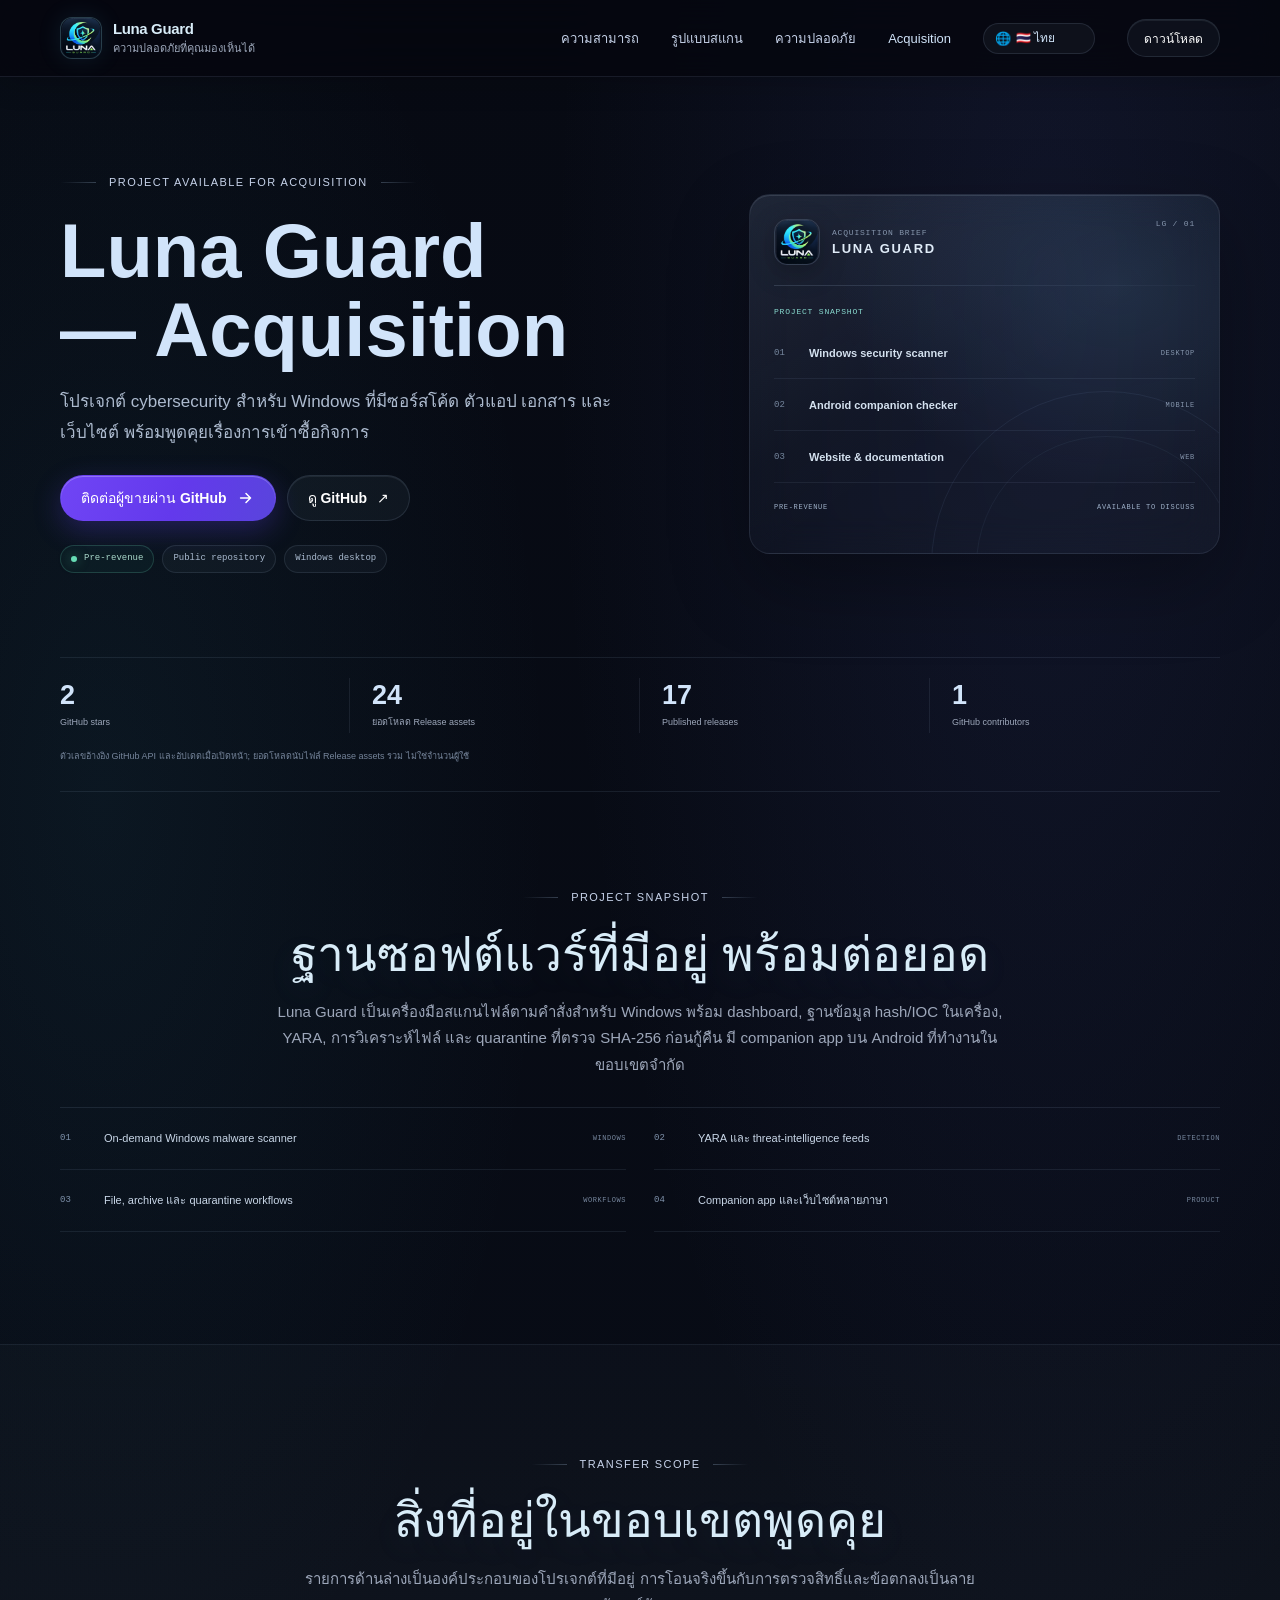
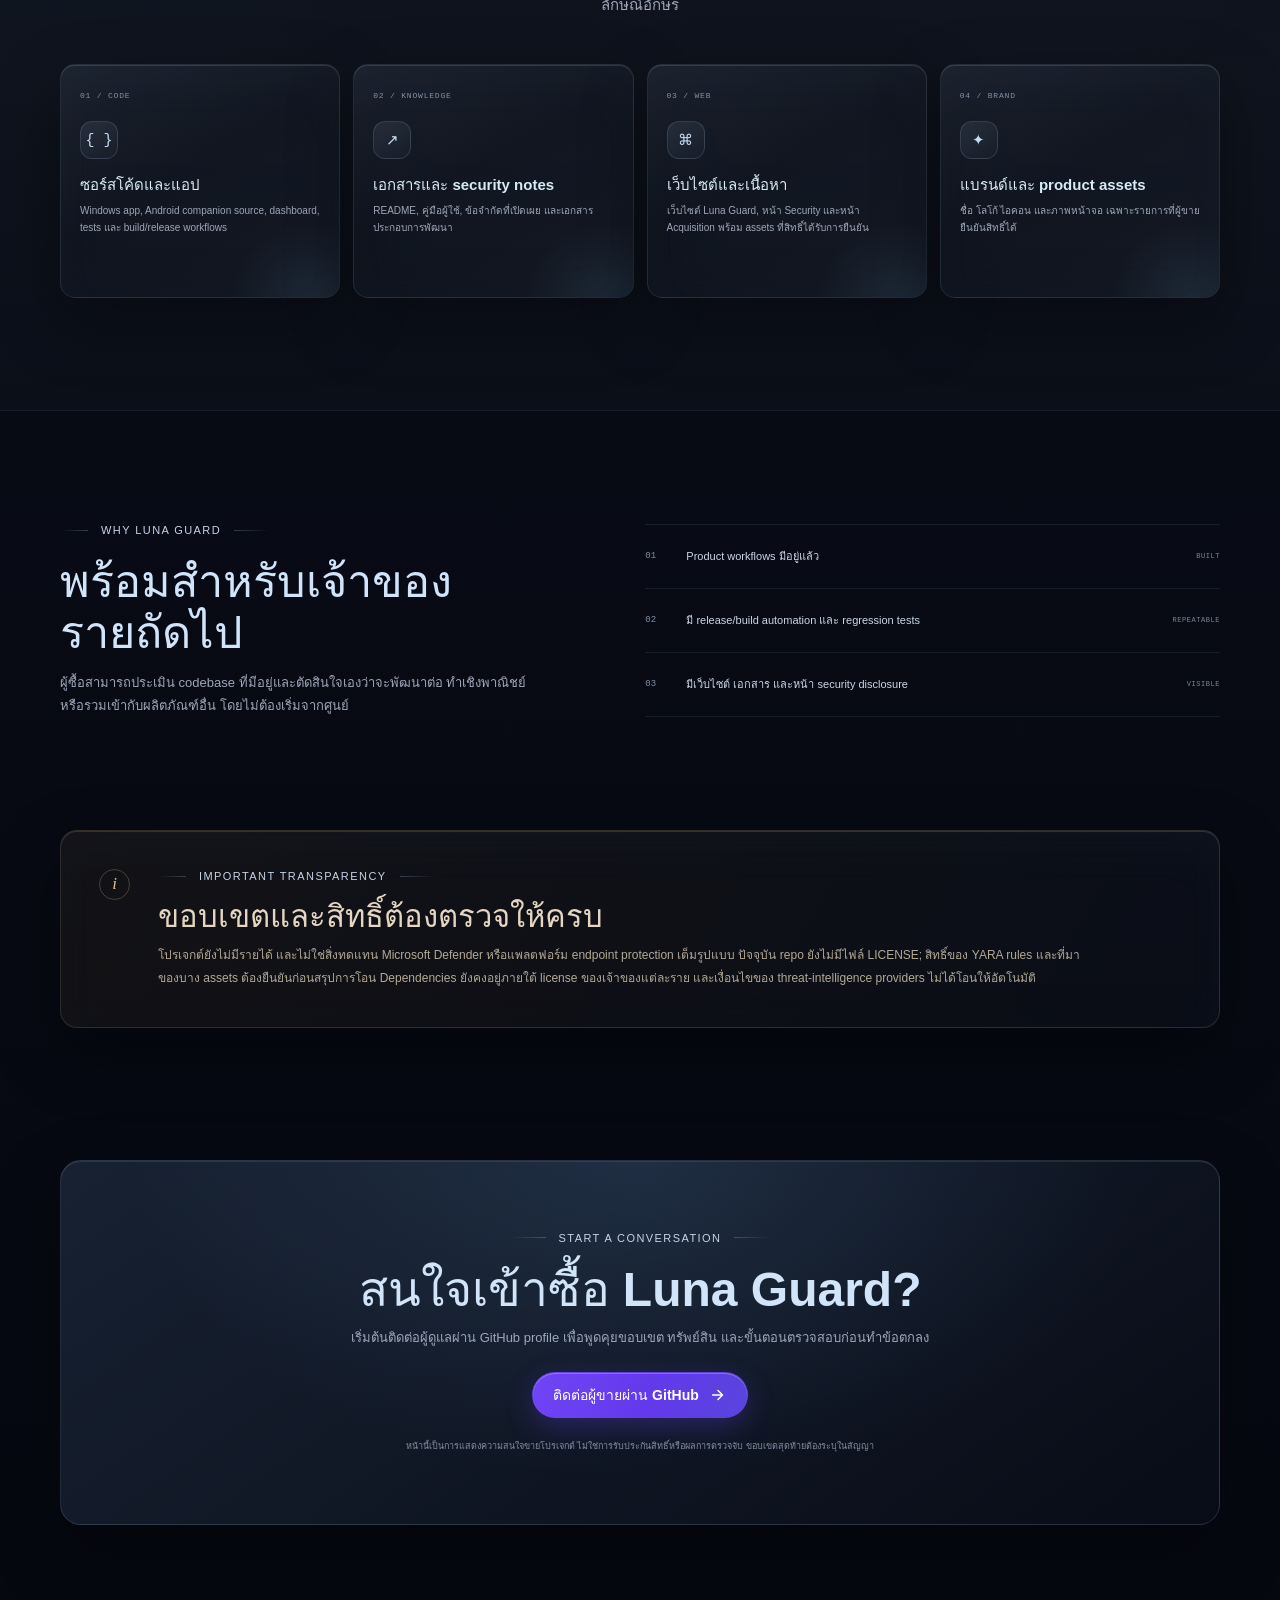
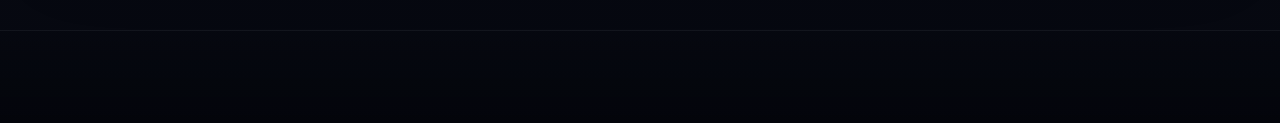
==== acquisition.html @ 6253cd0c "Acquisition" ====
<!doctype html>
<html lang="th">
<head>
  <meta charset="utf-8">
  <meta name="viewport" content="width=device-width, initial-scale=1, viewport-fit=cover">
  <meta name="theme-color" content="#05060f">
  <meta name="description" content="Luna Guard is a pre-revenue Windows cybersecurity project available for acquisition discussions. Review the project scope, public metrics, and transfer considerations.">
  <meta name="robots" content="index,follow,max-image-preview:large">
  <link rel="canonical" href="https://luna-guard-website.vercel.app/acquisition.html">
  <meta property="og:type" content="website">
  <meta property="og:site_name" content="Luna Guard">
  <meta property="og:title" content="Luna Guard — Acquisition">
  <meta property="og:description" content="A pre-revenue Windows cybersecurity project available for acquisition discussions.">
  <meta property="og:url" content="https://luna-guard-website.vercel.app/acquisition.html">
  <meta property="og:image" content="https://luna-guard-website.vercel.app/assets/luna-guard-preview.png">
  <title>Luna Guard — Acquisition</title>
  <link rel="icon" href="assets/Luna_Guard.ico" sizes="any">
  <link rel="stylesheet" href="styles.css">
  <script src="app.js" defer></script>
</head>
<body>
  <a class="skip-link" href="#main" data-i18n="skip">ข้ามไปยังเนื้อหา</a>
  <div class="ambient" aria-hidden="true"></div>
  <header class="site-header"><div class="header-inner">
    <a class="brand" href="index.html#top" aria-label="Luna Guard home"><img src="assets/Luna_Guard.png" alt="" width="44" height="44"><span class="brand-copy"><strong>Luna Guard</strong><small data-i18n="brandTag">ความปลอดภัยที่คุณมองเห็นได้</small></span></a>
    <button class="menu-toggle" type="button" aria-expanded="false" aria-controls="main-nav" data-menu-toggle><span class="sr-only" data-i18n="menu">เปิดเมนู</span><span class="menu-lines" aria-hidden="true"><i></i><i></i></span></button>
    <nav class="nav" id="main-nav" aria-label="Main navigation"><a href="index.html#features" data-i18n="navFeatures">ความสามารถ</a><a href="index.html#scans" data-i18n="navScans">รูปแบบสแกน</a><a href="security.html" data-i18n="navSecurity">ความปลอดภัย</a><a href="acquisition.html" aria-current="page" data-i18n="navAcquisition">Acquisition</a><label class="language-picker"><span class="sr-only" data-i18n="language">ภาษา</span><span class="language-emoji" aria-hidden="true">🌐</span><select data-language aria-label="Language"><option value="th">🇹🇭 ไทย</option><option value="en">🇬🇧 English</option><option value="zh">🇨🇳 简体中文</option></select></label><a class="button button-small button-outline nav-cta" href="https://github.com/Aomtana0070/Luna-Guard/releases/latest" target="_blank" rel="noopener noreferrer" data-i18n="navDownload">ดาวน์โหลด</a></nav>
  </div></header>
  <main id="main" class="acquisition-page">
    <section class="acq-hero section-wrap">
      <div class="acq-copy">
        <div class="eyebrow"><span data-i18n="acqEyebrow">PROJECT AVAILABLE FOR ACQUISITION</span></div>
        <h1 data-i18n="acqTitle">Luna Guard — Acquisition</h1>
        <p data-i18n="acqIntro">A Windows cybersecurity project with an existing codebase, application, documentation, and website, available for acquisition discussions.</p>
        <div class="acq-actions"><a class="button button-primary" href="https://github.com/Aomtana0070" target="_blank" rel="noopener noreferrer"><span data-i18n="acqContact">Contact seller on GitHub</span><svg viewBox="0 0 20 20" aria-hidden="true"><path d="M4 10h11M10 5l5 5-5 5"/></svg></a><a class="button button-ghost" href="https://github.com/Aomtana0070/Luna-Guard" target="_blank" rel="noopener noreferrer"><span data-i18n="acqGithub">View GitHub</span><span aria-hidden="true">↗</span></a></div>
        <div class="acq-status"><span><i></i><span data-i18n="acqPreRevenue">Pre-revenue</span></span><span data-i18n="acqPublicRepo">Public repository</span><span data-i18n="acqWindows">Windows desktop</span></div>
      </div>
      <aside class="acq-dossier glass-card" aria-label="Luna Guard project dossier">
        <div class="dossier-top"><img src="assets/Luna_Guard.png" alt="" width="46" height="46"><div><span>ACQUISITION BRIEF</span><b>LUNA GUARD</b></div><span class="dossier-mark">LG / 01</span></div>
        <div class="dossier-line"></div>
        <p class="dossier-label" data-i18n="acqSnapshot">PROJECT SNAPSHOT</p>
        <div class="dossier-row"><span>01</span><b>Windows security scanner</b><i>DESKTOP</i></div>
        <div class="dossier-row"><span>02</span><b>Android companion checker</b><i>MOBILE</i></div>
        <div class="dossier-row"><span>03</span><b>Website & documentation</b><i>WEB</i></div>
        <div class="dossier-bottom"><span>PRE-REVENUE</span><span>AVAILABLE TO DISCUSS</span></div>
        <span class="dossier-orbit dossier-orbit-one" aria-hidden="true"></span><span class="dossier-orbit dossier-orbit-two" aria-hidden="true"></span>
      </aside>
    </section>

    <section class="acq-stats section-wrap" aria-label="Public project metrics">
      <div class="acq-metric"><b data-stat="stars">2</b><span data-i18n="statsStars">GitHub stars</span></div>
      <div class="acq-metric"><b data-stat="downloads">24</b><span data-i18n="statsDownloads">Release asset downloads</span></div>
      <div class="acq-metric"><b data-stat="releases">17</b><span data-i18n="statsReleases">Published releases</span></div>
      <div class="acq-metric"><b data-stat="contributors">1</b><span data-i18n="statsContributors">GitHub contributors</span></div>
      <p data-i18n="statsNote">Counts come from the GitHub API and refresh when the page loads. Asset downloads include all release files and are not unique users.</p>
    </section>

    <section class="section section-wrap acq-overview">
      <div class="section-heading"><div class="eyebrow"><span data-i18n="acqSnapshot">PROJECT SNAPSHOT</span></div><h2 data-i18n="acqOverviewTitle">An existing codebase to build on</h2><p data-i18n="acqOverviewBody">Luna Guard is an on-demand Windows file scanner with a dashboard, local hash/IOC database, YARA, file analysis, and quarantine that verifies SHA-256 before restore. A limited-scope Android companion app is also available.</p></div>
      <div class="acq-capabilities"><div><span>01</span><b data-i18n="acqOverviewFeature1">On-demand Windows malware scanner</b><i>WINDOWS</i></div><div><span>02</span><b data-i18n="acqOverviewFeature2">YARA and threat-intelligence feeds</b><i>DETECTION</i></div><div><span>03</span><b data-i18n="acqOverviewFeature3">File, archive, and quarantine workflows</b><i>WORKFLOWS</i></div><div><span>04</span><b data-i18n="acqOverviewFeature4">Companion app and multilingual website</b><i>PRODUCT</i></div></div>
    </section>

    <section class="section acq-included-section"><div class="section-wrap">
      <div class="section-heading"><div class="eyebrow"><span data-i18n="acqIncludedEyebrow">TRANSFER SCOPE</span></div><h2 data-i18n="acqIncludedTitle">Assets in scope for discussion</h2><p data-i18n="acqIncludedIntro">These are existing project components. Any transfer depends on rights verification and a written agreement.</p></div>
      <div class="acq-included-grid">
        <article class="acq-asset glass-card"><span class="asset-number">01 / CODE</span><div class="asset-icon">{ }</div><h3 data-i18n="acqItemCode">Source code and apps</h3><p data-i18n="acqItemCodeBody">Windows app, Android companion source, dashboard, tests, and build/release workflows</p></article>
        <article class="acq-asset glass-card"><span class="asset-number">02 / KNOWLEDGE</span><div class="asset-icon">↗</div><h3 data-i18n="acqItemDocs">Documentation and security notes</h3><p data-i18n="acqItemDocsBody">README, user guidance, published limitations, and development references</p></article>
        <article class="acq-asset glass-card"><span class="asset-number">03 / WEB</span><div class="asset-icon">⌘</div><h3 data-i18n="acqItemWeb">Website and content</h3><p data-i18n="acqItemWebBody">Luna Guard website, Security and Acquisition pages, and assets whose rights are verified</p></article>
        <article class="acq-asset glass-card"><span class="asset-number">04 / BRAND</span><div class="asset-icon">✦</div><h3 data-i18n="acqItemBrand">Brand and product assets</h3><p data-i18n="acqItemBrandBody">Name, logo, icons, and screenshots, subject to the seller confirming rights</p></article>
      </div>
    </div></section>

    <section class="section section-wrap acq-why">
      <div class="acq-why-copy"><div class="eyebrow eyebrow-left"><span data-i18n="acqWhyEyebrow">WHY LUNA GUARD</span></div><h2 data-i18n="acqWhyTitle">A foundation for its next owner</h2><p data-i18n="acqWhyBody">A buyer can evaluate the existing codebase and decide whether to continue development, commercialize it, or integrate it into another product.</p></div>
      <div class="acq-reasons"><div><span>01</span><b data-i18n="acqWhy1">Existing product workflows</b><i>BUILT</i></div><div><span>02</span><b data-i18n="acqWhy2">Release automation and regression tests</b><i>REPEATABLE</i></div><div><span>03</span><b data-i18n="acqWhy3">Website, documentation, and security disclosure page</b><i>VISIBLE</i></div></div>
    </section>

    <section class="section section-wrap acq-transparency"><div class="acq-transparency-card glass-card"><span class="transparency-icon">i</span><div><div class="eyebrow eyebrow-left"><span data-i18n="acqTransparencyEyebrow">IMPORTANT TRANSPARENCY</span></div><h2 data-i18n="acqTransparencyTitle">Scope and rights need verification</h2><p data-i18n="acqTransparencyBody">The project is pre-revenue and is not a replacement for Microsoft Defender or a full endpoint protection platform. The repositories currently have no LICENSE file; YARA rule licensing and the provenance of some assets need confirmation before transfer. Dependencies remain under their respective owners’ licenses, and threat-intelligence provider terms do not transfer automatically.</p></div></div></section>

    <section class="section section-wrap acq-contact"><div class="acq-contact-card"><div class="eyebrow"><span>START A CONVERSATION</span></div><h2 data-i18n="acqContactTitle">Interested in acquiring Luna Guard?</h2><p data-i18n="acqContactBody">Contact the maintainer through the GitHub profile to discuss scope, assets, and due diligence before an agreement.</p><a class="button button-primary" href="https://github.com/Aomtana0070" target="_blank" rel="noopener noreferrer"><span data-i18n="acqContact">Contact seller on GitHub</span><svg viewBox="0 0 20 20" aria-hidden="true"><path d="M4 10h11M10 5l5 5-5 5"/></svg></a><small data-i18n="acqScopeNote">This page expresses availability for acquisition discussions. It does not warrant rights or detection results; final scope must be stated in a written agreement.</small></div></section>
  </main>
  <footer class="site-footer"><div class="footer-inner"><a class="footer-brand" href="index.html#top"><img src="assets/Luna_Guard.png" alt="" width="32" height="32"><b>Luna Guard</b></a><p data-i18n="footerDisclaimer">On-demand scanner. Not real-time antivirus software.</p><div class="footer-links"><a href="https://github.com/Aomtana0070/Luna-Guard" target="_blank" rel="noopener noreferrer">GitHub</a><a href="index.html" data-i18n="navFeatures">Home</a><a href="security.html" data-i18n="navSecurity">Security</a><a href="acquisition.html" aria-current="page" data-i18n="navAcquisition">Acquisition</a></div><span class="copyright">© <span data-year></span> Luna Guard</span></div></footer>
</body>
</html>
---- styles.css ----
:root {
  color-scheme: dark;
  --canvas: #05060f;
  --canvas-2: #080b14;
  --steel: #2f343e;
  --fog: #9da7ba;
  --moon: #c7d3ea;
  --frost: #d1e4fa;
  --ice: #d8ecf8;
  --white: #fff;
  --violet: #663af3;
  --line: rgba(186, 215, 247, .12);
  --glass: rgba(186, 214, 247, .035);
  --glass-strong: rgba(186, 214, 247, .065);
  --font: Inter, ui-sans-serif, system-ui, -apple-system, BlinkMacSystemFont, "Segoe UI", sans-serif;
  --display: "Space Grotesk", Inter, ui-sans-serif, system-ui, sans-serif;
  --content: 1160px;
  font-family: var(--font);
  font-synthesis: none;
  text-rendering: optimizeLegibility;
  -webkit-font-smoothing: antialiased;
  -moz-osx-font-smoothing: grayscale;
  scroll-behavior: smooth;
}

*, *::before, *::after { box-sizing: border-box; }
html { width: 100%; min-width: 0; max-width: 100%; overflow-x: clip; overscroll-behavior-x: none; background: var(--canvas); scroll-padding-top: 100px; }
body { width: 100%; min-width: 0; max-width: 100%; margin: 0; min-height: 100vh; background: radial-gradient(ellipse at 50% -10%, rgba(99, 128, 176, .14), transparent 38rem), linear-gradient(180deg, #070a12 0%, var(--canvas) 58%, #070911 100%); color: var(--frost); overflow-x: clip; overscroll-behavior-x: none; }
body::before { position: fixed; inset: 0; z-index: -1; content: ""; pointer-events: none; background-image: linear-gradient(rgba(186,215,247,.035) 1px, transparent 1px), linear-gradient(90deg, rgba(186,215,247,.035) 1px, transparent 1px); background-size: 88px 88px; mask-image: linear-gradient(to bottom, rgba(0,0,0,.7), transparent 80%); }
a { color: inherit; text-decoration: none; }
button, select { font: inherit; }
button, a, select { -webkit-tap-highlight-color: transparent; }
::selection { color: #fff; background: rgba(102,58,243,.68); }
.sr-only { position: absolute; width: 1px; height: 1px; padding: 0; margin: -1px; overflow: hidden; clip: rect(0,0,0,0); white-space: nowrap; border: 0; }
.skip-link { position: fixed; top: 12px; left: 12px; z-index: 20; padding: 10px 16px; border: 1px solid var(--line); border-radius: 999px; background: #101521; transform: translateY(-160%); }
.skip-link:focus { transform: translateY(0); }
.ambient { position: absolute; z-index: -1; top: -16rem; left: 50%; width: min(72rem, 100vw); height: 46rem; transform: translateX(-50%); background: conic-gradient(from 258deg at 50% 30%, transparent 0deg, rgba(124,145,182,.12) 24deg, rgba(124,145,182,.2) 42deg, transparent 72deg, transparent 288deg, rgba(124,145,182,.12) 318deg, transparent 344deg); filter: blur(45px); pointer-events: none; }
.section-wrap, .header-inner, .footer-inner { width: min(var(--content), calc(100% - 56px)); margin-inline: auto; }

.site-header { position: sticky; top: 0; z-index: 10; border-bottom: 1px solid rgba(186,215,247,.075); background: rgba(5,6,15,.76); backdrop-filter: blur(20px); -webkit-backdrop-filter: blur(20px); }
.header-inner { min-height: 76px; display: flex; align-items: center; justify-content: space-between; gap: 28px; }
.brand, .footer-brand { display: inline-flex; align-items: center; gap: 11px; min-width: max-content; }
.brand img, .footer-brand img, .window-brand img { display: block; object-fit: contain; border-radius: 12px; }
.brand img { width: 42px; height: 42px; }
.brand-copy { display: grid; gap: 2px; }
.brand-copy strong { color: var(--ice); font-size: 15px; letter-spacing: -.025em; font-weight: 650; }
.brand-copy small { color: var(--fog); font-size: 11px; }
.nav { display: flex; align-items: center; gap: clamp(14px, 2.5vw, 32px); }
.nav > a:not(.button) { color: var(--moon); font-size: 13px; transition: color .2s ease; }
.nav > a:not(.button):hover, .footer-links a:hover { color: var(--ice); }
.language-picker { display: inline-flex; align-items: center; gap: 5px; position: relative; padding: 8px 12px; border-radius: 999px; background: rgba(186,214,247,.045); box-shadow: inset 0 0 0 1px var(--line); }
.language-picker:focus-within { box-shadow: inset 0 0 0 1px rgba(186,215,247,.35), 0 0 0 3px rgba(182,217,252,.1); }
.language-picker select { max-width: 112px; appearance: none; border: 0; outline: 0; color: var(--frost); background: transparent; font-size: 12px; cursor: pointer; }
.language-picker option { color: var(--ice); background: #111622; }
.language-emoji { font-size: 13px; }
.button { display: inline-flex; align-items: center; justify-content: center; gap: 10px; min-height: 46px; padding: 11px 20px; border: 1px solid transparent; border-radius: 999px; color: var(--white); font-size: 14px; font-weight: 550; transition: transform .2s ease, background .2s ease, box-shadow .2s ease, border-color .2s ease; }
.button:hover { transform: translateY(-2px); }
.button:focus-visible, a:focus-visible, select:focus-visible, button:focus-visible { outline: 2px solid var(--ice); outline-offset: 3px; }
.button svg { width: 18px; height: 18px; fill: none; stroke: currentColor; stroke-width: 1.7; stroke-linecap: round; stroke-linejoin: round; }
.button-primary { background: var(--violet); box-shadow: 0 7px 24px rgba(102,58,243,.24), inset 0 1px rgba(255,255,255,.2); }
.button-primary:hover { background: #7653f5; box-shadow: 0 9px 32px rgba(102,58,243,.34), inset 0 1px rgba(255,255,255,.24); }
.button-ghost, .button-outline { border-color: var(--line); background: rgba(186,214,247,.045); box-shadow: inset 0 1px rgba(216,236,248,.08); }
.button-ghost:hover, .button-outline:hover { border-color: rgba(186,215,247,.25); background: rgba(186,214,247,.09); }
.button-small { min-height: 38px; padding: 8px 16px; font-size: 12px; }
.menu-toggle { display: none; width: 42px; height: 42px; border: 1px solid var(--line); border-radius: 50%; color: var(--frost); background: var(--glass); cursor: pointer; }
.menu-lines { display: grid; gap: 5px; justify-content: center; }
.menu-lines i { display: block; width: 16px; height: 1px; background: currentColor; transition: transform .2s; }
.menu-toggle[aria-expanded="true"] .menu-lines i:first-child { transform: translateY(3px) rotate(45deg); }
.menu-toggle[aria-expanded="true"] .menu-lines i:last-child { transform: translateY(-3px) rotate(-45deg); }

.hero { min-height: 670px; position: relative; display: grid; grid-template-columns: 1.02fr .98fr; align-items: center; gap: clamp(24px, 5vw, 76px); padding-top: 68px; padding-bottom: 76px; }
.hero-copy { position: relative; z-index: 2; padding-block: 36px; }
.eyebrow { display: flex; align-items: center; gap: 13px; width: fit-content; color: var(--moon); font-size: 11px; font-weight: 500; letter-spacing: .13em; line-height: 1.3; }
.eyebrow::before, .eyebrow::after { content: ""; width: 36px; height: 1px; background: linear-gradient(90deg, transparent, rgba(186,215,247,.25)); }
.eyebrow::after { transform: rotate(180deg); }
.hero h1 { max-width: 630px; margin: 26px 0 18px; color: var(--ice); font-family: var(--display); font-size: clamp(56px, 7.3vw, 91px); font-weight: 500; letter-spacing: -.075em; line-height: .99; }
.gradient-text { color: transparent; background: linear-gradient(180deg, #d8ecf8 0%, #98c0ef 100%); background-clip: text; -webkit-background-clip: text; }
.hero-description { max-width: 480px; margin: 0; color: var(--moon); font-size: 17px; line-height: 1.75; }
.hero-actions { display: flex; flex-wrap: wrap; gap: 12px; margin-top: 28px; }
.hero-note { display: flex; align-items: center; gap: 9px; margin-top: 24px; color: var(--fog); font-size: 11px; line-height: 1.5; }
.status-dot, .window-pill i, .foot-dot { width: 7px; height: 7px; flex: 0 0 auto; border-radius: 50%; background: #8ab8e9; box-shadow: 0 0 12px rgba(138,184,233,.55); }
.hero-art { position: relative; min-height: 500px; display: grid; place-items: center; isolation: isolate; }
.art-glow { position: absolute; z-index: -2; width: 70%; aspect-ratio: 1; border-radius: 50%; background: radial-gradient(circle, rgba(116,153,208,.21) 0%, rgba(99,111,168,.08) 42%, transparent 70%); filter: blur(18px); }
.orbit { position: absolute; z-index: -1; border: 1px solid rgba(186,215,247,.09); border-radius: 50%; transform: rotate(-25deg); }
.orbit-one { width: 510px; height: 245px; }
.orbit-two { width: 440px; height: 300px; transform: rotate(48deg); border-color: rgba(186,215,247,.055); }
.scan-window { position: relative; z-index: 1; width: min(100%, 475px); padding: 23px; border-radius: 18px; transform: perspective(1200px) rotateY(-5deg) rotateX(2deg); }
.glass-card { border: 1px solid rgba(186,215,247,.11); background: linear-gradient(150deg, rgba(186,214,247,.075), rgba(186,214,247,.023) 44%, rgba(186,214,247,.04)); box-shadow: inset 0 1px rgba(216,236,248,.14), inset 0 24px 48px rgba(168,216,245,.025), 0 24px 64px rgba(0,0,0,.38); backdrop-filter: blur(18px); -webkit-backdrop-filter: blur(18px); }
.window-top, .window-brand, .window-pill, .window-foot, .window-foot > span { display: flex; align-items: center; }
.window-top { justify-content: space-between; padding-bottom: 19px; border-bottom: 1px solid rgba(186,215,247,.1); }
.window-brand { gap: 9px; color: var(--moon); font-family: var(--display); font-size: 10px; font-weight: 650; letter-spacing: .11em; }
.window-brand img { width: 28px; height: 28px; }
.window-pill { gap: 7px; padding: 6px 9px; border: 1px solid rgba(186,215,247,.12); border-radius: 999px; color: var(--fog); font-size: 8px; letter-spacing: .12em; }
.window-pill i { width: 5px; height: 5px; }
.scan-heading { display: flex; align-items: center; justify-content: space-between; padding: 24px 0 16px; }
.micro-label { color: var(--fog); font-family: ui-monospace, SFMono-Regular, Menlo, monospace; font-size: 9px; letter-spacing: .12em; }
.scan-heading h2 { margin: 8px 0 0; color: var(--ice); font-size: 19px; font-weight: 550; letter-spacing: -.03em; }
.shield-mark { display: grid; place-items: center; width: 46px; height: 46px; border: 1px solid rgba(186,215,247,.16); border-radius: 15px; background: rgba(186,214,247,.05); }
.shield-mark svg { width: 28px; height: 28px; fill: none; stroke: #b6d9fc; stroke-width: 1.4; stroke-linecap: round; stroke-linejoin: round; }
.pipeline { display: grid; gap: 8px; }
.pipeline-row { display: grid; grid-template-columns: 24px 34px minmax(0,1fr) auto; align-items: center; gap: 10px; min-height: 58px; padding: 8px 10px; border: 1px solid rgba(186,215,247,.07); border-radius: 11px; background: rgba(5,6,15,.3); }
.step-number { color: #778499; font-family: ui-monospace, monospace; font-size: 9px; }
.step-icon { display: grid; place-items: center; width: 30px; height: 30px; border-radius: 9px; color: var(--frost); background: rgba(186,214,247,.07); font-size: 17px; font-weight: 500; }
.step-icon svg { width: 17px; height: 17px; fill: none; stroke: currentColor; stroke-width: 1.5; stroke-linecap: round; stroke-linejoin: round; }
.step-text { display: grid; gap: 3px; min-width: 0; }
.step-text b { overflow: hidden; color: var(--moon); font-size: 11px; font-weight: 550; text-overflow: ellipsis; white-space: nowrap; }
.step-text small { overflow: hidden; color: var(--fog); font-size: 9px; text-overflow: ellipsis; white-space: nowrap; }
.step-state { color: #9ebce0; font-family: ui-monospace, monospace; font-size: 8px; letter-spacing: .06em; }
.window-foot { justify-content: space-between; gap: 12px; margin-top: 17px; color: var(--fog); font-size: 9px; }
.window-foot > span { gap: 7px; }
.foot-dot { width: 6px; height: 6px; }
.demo-label { letter-spacing: .1em; }
.float-chip { position: absolute; z-index: 2; display: flex; align-items: center; gap: 10px; padding: 11px 14px; border: 1px solid rgba(186,215,247,.13); border-radius: 13px; background: rgba(9,12,22,.86); box-shadow: inset 0 1px rgba(216,236,248,.1), 0 14px 28px rgba(0,0,0,.3); backdrop-filter: blur(16px); }
.float-chip span:last-child { display: grid; gap: 3px; }
.float-chip small { color: var(--fog); font-family: ui-monospace, monospace; font-size: 8px; letter-spacing: .1em; }
.float-chip b { color: var(--moon); font-size: 10px; font-weight: 550; }
.chip-symbol { display: grid; place-items: center; width: 30px; height: 30px; border-radius: 9px; color: var(--ice); background: rgba(186,214,247,.08); font-size: 17px; }
.chip-outline { border: 1px solid rgba(186,215,247,.14); background: transparent; }
.chip-top { top: 9%; right: -1%; }
.chip-bottom { bottom: 9%; left: -2%; }
.hero-grid-fade { position: absolute; z-index: -1; right: -10%; bottom: 0; width: 65%; height: 35%; background: radial-gradient(ellipse, rgba(5,6,15,0), var(--canvas) 72%); pointer-events: none; }

.trust-strip { border-block: 1px solid rgba(186,215,247,.075); background: rgba(186,214,247,.018); }
.trust-inner { width: min(var(--content), calc(100% - 56px)); min-height: 76px; display: flex; align-items: center; justify-content: center; flex-wrap: wrap; gap: 17px 24px; margin-inline: auto; color: var(--moon); font-size: 12px; }
.trust-inner > span { color: var(--fog); }
.trust-inner b { font-weight: 500; }
.trust-inner i { width: 3px; height: 3px; border-radius: 50%; background: #66758b; }
.section { padding-block: 112px; }
.section-heading { max-width: 760px; margin: 0 auto 46px; text-align: center; }
.section-heading .eyebrow { margin-inline: auto; }
.section-heading h2, .privacy-copy h2, .limits-content h2, .community-content h2 { margin: 19px 0 14px; color: var(--ice); font-family: var(--display); font-size: clamp(32px, 4vw, 48px); font-weight: 500; letter-spacing: -.055em; line-height: 1.12; }
.section-heading p, .privacy-copy > p, .community-content > p { max-width: 670px; margin: 0 auto; color: var(--fog); font-size: 15px; line-height: 1.75; }
.mobile-break { display: none; }
.feature-grid { display: grid; grid-template-columns: repeat(4, minmax(0,1fr)); gap: 14px; }
.feature-card { position: relative; min-height: 276px; padding: 22px; border-radius: 16px; overflow: hidden; transition: transform .25s ease, border-color .25s ease, background .25s ease; }
.feature-card::after { position: absolute; right: -65px; bottom: -90px; width: 180px; height: 180px; border-radius: 50%; content: ""; background: radial-gradient(circle, rgba(168,216,245,.07), transparent 68%); }
.feature-card:hover, .scan-card:hover { transform: translateY(-4px); border-color: rgba(186,215,247,.2); background-color: rgba(186,214,247,.045); }
.feature-icon { display: grid; place-items: center; width: 46px; height: 46px; margin-bottom: 25px; border: 1px solid rgba(186,215,247,.12); border-radius: 50%; color: var(--ice); background: rgba(186,214,247,.055); }
.feature-icon svg { width: 21px; height: 21px; fill: none; stroke: currentColor; stroke-width: 1.5; stroke-linecap: round; stroke-linejoin: round; }
.feature-index { color: #8190a7; font-family: ui-monospace, monospace; font-size: 8px; letter-spacing: .09em; }
.feature-card h3, .scan-card h3 { margin: 10px 0 8px; color: var(--ice); font-size: 17px; font-weight: 550; letter-spacing: -.03em; }
.feature-card p, .scan-card p { margin: 0; color: var(--fog); font-size: 12px; line-height: 1.75; }
.feature-meta { display: flex; flex-wrap: wrap; gap: 6px; margin-top: 17px; }
.feature-meta span, .scan-tag { padding: 5px 8px; border: 1px solid rgba(186,215,247,.09); border-radius: 6px; color: #b6c9e2; background: rgba(186,214,247,.055); font-family: ui-monospace, monospace; font-size: 8px; letter-spacing: .04em; }

.scan-section { position: relative; border-block: 1px solid rgba(186,215,247,.075); background: linear-gradient(180deg, rgba(186,214,247,.018), rgba(186,214,247,.035) 50%, rgba(186,214,247,.018)); }
.scan-grid { display: grid; grid-template-columns: repeat(3, minmax(0,1fr)); gap: 14px; }
.scan-card { min-height: 270px; padding: 23px; border-radius: 16px; transition: transform .25s ease, border-color .25s ease; }
.scan-card-featured { border-color: rgba(186,215,247,.2); background: linear-gradient(145deg, rgba(186,214,247,.085), rgba(186,214,247,.025)); box-shadow: inset 0 1px rgba(216,236,248,.17), 0 20px 50px rgba(0,0,0,.24); }
.scan-card-top { display: flex; align-items: center; justify-content: space-between; }
.scan-number { color: #8b99ad; font-family: ui-monospace, monospace; font-size: 11px; }
.scan-tag { color: #c6d7ed; font-size: 8px; }
.scan-card h3 { margin-top: 27px; font-family: var(--display); font-size: 21px; }
.scan-card p { min-height: 66px; font-size: 12px; }
.scan-card ul { display: grid; gap: 8px; margin: 16px 0 0; padding: 14px 0 0; border-top: 1px solid rgba(186,215,247,.09); list-style: none; }
.scan-card li { position: relative; padding-left: 15px; color: var(--moon); font-size: 10px; line-height: 1.55; }
.scan-card li::before { position: absolute; left: 0; top: .55em; width: 5px; height: 5px; border-radius: 50%; content: ""; background: #99bce7; box-shadow: 0 0 8px rgba(153,188,231,.4); }
.scan-footnote { display: flex; align-items: flex-start; gap: 10px; max-width: 850px; margin: 22px auto 0; padding: 14px 16px; border: 1px solid rgba(186,215,247,.075); border-radius: 11px; color: var(--fog); background: rgba(5,6,15,.28); font-size: 11px; line-height: 1.65; }
.info-mark { display: grid; place-items: center; flex: 0 0 auto; width: 17px; height: 17px; margin-top: 1px; border: 1px solid rgba(186,215,247,.2); border-radius: 50%; color: var(--frost); font-family: Georgia, serif; font-size: 11px; font-style: italic; }
.scan-footnote a { flex: 0 0 auto; color: var(--frost); text-decoration: underline; text-decoration-color: rgba(186,215,247,.3); text-underline-offset: 3px; }

.privacy-section { display: grid; grid-template-columns: 1fr .82fr; align-items: center; gap: clamp(40px, 10vw, 132px); }
.privacy-copy .eyebrow, .limits-content .eyebrow, .community-content .eyebrow { margin: 0; }
.eyebrow-left::before { width: 28px; }
.privacy-copy h2 { margin-top: 24px; font-size: clamp(36px, 4.6vw, 56px); }
.privacy-copy > p { max-width: 510px; margin: 0; font-size: 14px; }
.text-link { display: inline-flex; align-items: center; gap: 10px; margin-top: 24px; color: var(--frost); font-size: 12px; font-weight: 500; }
.text-link svg { width: 16px; height: 16px; fill: none; stroke: currentColor; stroke-width: 1.6; stroke-linecap: round; stroke-linejoin: round; transition: transform .2s ease; }
.text-link:hover svg { transform: translateX(4px); }
.privacy-visual { position: relative; min-height: 340px; display: grid; align-content: center; justify-items: center; padding: 34px; border-radius: 18px; overflow: hidden; }
.privacy-visual::before { position: absolute; top: -100px; left: 50%; width: 360px; height: 280px; transform: translateX(-50%); border-radius: 50%; content: ""; background: radial-gradient(circle, rgba(129,160,206,.14), transparent 70%); }
.privacy-orb { position: relative; display: grid; place-items: center; width: 116px; height: 116px; border: 1px solid rgba(186,215,247,.18); border-radius: 50%; background: linear-gradient(145deg, rgba(186,214,247,.1), rgba(186,214,247,.02)); box-shadow: inset 0 1px rgba(216,236,248,.18), 0 0 46px rgba(99,145,202,.14); }
.privacy-orb svg { width: 64px; height: 64px; fill: none; stroke: #c6def4; stroke-width: 1.4; stroke-linecap: round; stroke-linejoin: round; }
.privacy-facts { z-index: 1; width: 100%; display: grid; gap: 0; margin-top: 26px; }
.privacy-facts div { display: grid; grid-template-columns: 9px 1fr auto; align-items: center; gap: 9px; padding: 11px 0; border-top: 1px solid rgba(186,215,247,.075); color: var(--moon); font-size: 10px; }
.fact-dot { width: 5px; height: 5px; border-radius: 50%; background: #a7c5e7; }
.privacy-facts b { color: var(--fog); font-family: ui-monospace, monospace; font-size: 7px; font-weight: 400; letter-spacing: .08em; }
.privacy-caption { position: absolute; top: 18px; right: 19px; color: #8290a3; font-family: ui-monospace, monospace; font-size: 8px; letter-spacing: .1em; }

.limits-section { padding-top: 20px; }
.limits-panel { display: grid; grid-template-columns: 76px 1fr; gap: 26px; padding: clamp(24px, 5vw, 52px); border-radius: 20px; }
.limits-icon { display: grid; place-items: center; width: 58px; height: 58px; border: 1px solid rgba(186,215,247,.14); border-radius: 17px; color: var(--ice); background: rgba(186,214,247,.06); }
.limits-icon svg { width: 27px; height: 27px; fill: none; stroke: currentColor; stroke-width: 1.4; stroke-linecap: round; stroke-linejoin: round; }
.limits-content h2 { margin: 16px 0 9px; font-size: clamp(27px, 3.4vw, 38px); }
.limits-content > p { margin: 0; color: var(--fog); font-size: 13px; line-height: 1.7; }
.limit-list { display: grid; grid-template-columns: repeat(2,minmax(0,1fr)); gap: 0 26px; margin-top: 24px; border-top: 1px solid rgba(186,215,247,.09); }
.limit-list > div { display: grid; grid-template-columns: 25px 1fr; gap: 10px; padding: 16px 0; border-bottom: 1px solid rgba(186,215,247,.075); }
.limit-bullet { color: #8fa4be; font-family: ui-monospace, monospace; font-size: 9px; }
.limit-list p { margin: 0; color: var(--moon); font-size: 11px; line-height: 1.65; }
.limits-content > .text-link { margin-top: 20px; }

.community-section { padding-top: 84px; padding-bottom: 112px; }
.community-card { position: relative; min-height: 292px; display: flex; align-items: center; justify-content: space-between; gap: 24px; padding: clamp(28px, 6vw, 58px); border-radius: 20px; overflow: hidden; }
.community-card::before { position: absolute; top: -180px; right: -60px; width: 470px; height: 400px; border-radius: 50%; content: ""; background: radial-gradient(circle, rgba(124,145,182,.15), transparent 70%); }
.community-content { position: relative; z-index: 1; max-width: 620px; }
.community-content h2 { margin-top: 16px; font-size: clamp(29px, 3.8vw, 43px); }
.community-content > p { max-width: none; margin: 0; font-size: 13px; }
.community-actions { display: flex; flex-wrap: wrap; gap: 11px; margin-top: 22px; }
.discord-mark { display: grid; place-items: center; width: 20px; height: 20px; border-radius: 50%; color: #d8ecf8; background: rgba(186,214,247,.12); font-size: 15px; }
.community-mark { position: relative; z-index: 1; flex: 0 0 190px; display: grid; place-items: center; width: 190px; height: 190px; }
.community-mark img { position: relative; z-index: 1; width: 132px; height: 132px; object-fit: contain; filter: drop-shadow(0 12px 30px rgba(0,0,0,.34)); }
.mark-ring { position: absolute; inset: 9px; border: 1px solid rgba(186,215,247,.12); border-radius: 50%; }
.ring-b { inset: 27px; border-color: rgba(186,215,247,.07); }
.site-footer { border-top: 1px solid rgba(186,215,247,.08); background: rgba(3,4,10,.45); }
.footer-inner { min-height: 92px; display: flex; align-items: center; gap: 22px; padding-block: 18px; }
.footer-brand { gap: 8px; color: var(--moon); font-size: 12px; }
.footer-brand img { width: 28px; height: 28px; border-radius: 8px; }
.footer-inner > p { max-width: 340px; margin: 0 auto 0 0; color: var(--fog); font-size: 10px; line-height: 1.5; }
.footer-links { display: flex; flex-wrap: wrap; gap: 15px; color: var(--moon); font-size: 10px; }
.copyright { color: #778499; font-size: 9px; white-space: nowrap; }

@media (max-width: 980px) {
  :root { --content: 760px; }
  .section-wrap, .header-inner, .footer-inner, .trust-inner { width: min(var(--content), calc(100% - 40px)); }
  .hero { min-height: 590px; grid-template-columns: 1fr .92fr; gap: 16px; padding-top: 44px; }
  .hero h1 { font-size: clamp(52px, 7.2vw, 72px); }
  .hero-description { font-size: 15px; }
  .hero-art { min-height: 430px; }
  .scan-window { padding: 17px; }
  .orbit-one { width: 410px; }
  .orbit-two { width: 370px; }
  .chip-top { right: -3%; }
  .feature-grid { grid-template-columns: repeat(2,minmax(0,1fr)); }
  .feature-card { min-height: 250px; }
  .footer-inner { flex-wrap: wrap; }
  .footer-inner > p { flex-basis: 35%; }
}

@media (max-width: 700px), (hover: none) and (pointer: coarse) and (max-device-width: 1100px) {
  html, body { min-width: 0; max-width: 100%; overflow-x: clip; overscroll-behavior-x: none; }
  .section-wrap, .header-inner, .footer-inner, .trust-inner { width: calc(100% - 32px); max-width: none; margin-inline: auto; }
  .header-inner { min-height: 66px; }
  .brand img { width: 38px; height: 38px; }
  .brand-copy strong { font-size: 14px; }
  .brand-copy small { font-size: 9px; }
  .menu-toggle { display: grid; place-items: center; margin-left: auto; }
  .nav { position: absolute; top: calc(100% + 8px); right: 16px; left: 16px; display: none; align-items: stretch; gap: 4px; padding: 12px; border: 1px solid var(--line); border-radius: 16px; background: rgba(8,11,20,.97); box-shadow: 0 20px 50px rgba(0,0,0,.4), inset 0 1px rgba(216,236,248,.08); }
  .nav.is-open { display: grid; }
  .nav > a:not(.button) { padding: 12px; }
  .nav .language-picker { justify-self: start; margin: 5px 0; }
  .nav .nav-cta { justify-self: stretch; }
  .hero { min-height: auto; grid-template-columns: 1fr; gap: 0; padding-top: 66px; padding-bottom: 49px; }
  .hero-copy { padding: 0; }
  .hero .eyebrow { font-size: 9px; }
  .eyebrow::before, .eyebrow::after { width: 24px; }
  .hero h1 { margin-top: 21px; font-size: clamp(53px, 14vw, 77px); }
  .hero-description { max-width: 500px; font-size: 14px; line-height: 1.7; }
  .hero-actions { gap: 9px; margin-top: 22px; }
  .button { min-height: 43px; padding: 10px 16px; font-size: 12px; }
  .hero-note { margin-top: 18px; font-size: 9px; }
  .hero-art { min-height: 395px; margin-top: 14px; }
  .scan-window { width: min(100% - 20px, 430px); padding: 15px; transform: none; }
  .pipeline-row { grid-template-columns: 19px 30px minmax(0,1fr) auto; gap: 7px; padding-inline: 7px; }
  .step-text b { font-size: 10px; }
  .step-text small { font-size: 8px; }
  .step-state { font-size: 7px; }
  .chip-top { top: 2%; right: -1%; }
  .chip-bottom { bottom: 1%; left: 0; }
  .float-chip { padding: 8px 10px; }
  .chip-symbol { width: 26px; height: 26px; }
  .float-chip b { font-size: 9px; }
  .trust-inner { min-height: 84px; gap: 11px 13px; padding-block: 16px; font-size: 9px; }
  .trust-inner > span { flex-basis: 100%; text-align: center; }
  .trust-inner i { width: 2px; height: 2px; }
  .section { padding-block: 76px; }
  .section-heading { margin-bottom: 30px; }
  .section-heading .eyebrow { font-size: 9px; }
  .section-heading h2, .privacy-copy h2 { font-size: clamp(31px, 9vw, 42px); }
  .section-heading p { font-size: 12px; line-height: 1.7; }
  .mobile-break { display: initial; }
  .feature-grid { grid-template-columns: 1fr; gap: 10px; }
  .feature-card { min-height: auto; padding: 19px; }
  .feature-icon { width: 40px; height: 40px; margin-bottom: 18px; }
  .feature-card p { max-width: 430px; }
  .feature-meta { margin-top: 13px; }
  .scan-grid { grid-template-columns: 1fr; gap: 10px; }
  .scan-card { min-height: auto; padding: 19px; }
  .scan-card h3 { margin-top: 19px; }
  .scan-card p { min-height: unset; }
  .scan-card ul { margin-top: 13px; }
  .scan-footnote { flex-wrap: wrap; font-size: 10px; }
  .scan-footnote a { margin-left: 27px; }
  .privacy-section { grid-template-columns: 1fr; gap: 29px; }
  .privacy-copy h2 { margin-top: 18px; }
  .privacy-copy > p { font-size: 12px; }
  .privacy-visual { min-height: 300px; padding: 25px; }
  .limits-section { padding-top: 0; }
  .limits-panel { grid-template-columns: 1fr; gap: 18px; padding: 21px; }
  .limits-icon { width: 45px; height: 45px; border-radius: 14px; }
  .limits-icon svg { width: 23px; height: 23px; }
  .limits-content h2 { font-size: 26px; }
  .limits-content > p { font-size: 11px; }
  .limit-list { grid-template-columns: 1fr; margin-top: 16px; }
  .limit-list > div { padding: 12px 0; }
  .limit-list p { font-size: 10px; }
  .community-section { padding-top: 50px; padding-bottom: 76px; }
  .community-card { min-height: 0; display: block; padding: 26px 22px; }
  .community-content { width: 100%; max-width: none; }
  .community-content h2 { max-width: none; font-size: clamp(28px, 8vw, 34px); text-wrap: balance; }
  .community-content > p { max-width: 38ch; font-size: 12px; }
  .community-mark { display: none; }
  .community-actions { position: relative; z-index: 2; gap: 10px; }
  .community-actions .button { white-space: nowrap; padding-inline: 14px; }
  .footer-inner { justify-content: space-between; gap: 13px; padding-block: 19px; }
  .footer-inner > p { order: 3; flex: 1 0 100%; max-width: 100%; font-size: 9px; }
  .footer-links { order: 4; flex: 1 0 100%; gap: 13px; font-size: 9px; }
  .copyright { font-size: 8px; }
}

@media (prefers-reduced-motion: reduce) {
  *, *::before, *::after { scroll-behavior: auto !important; animation-duration: .01ms !important; animation-iteration-count: 1 !important; transition-duration: .01ms !important; }
}
:root {
  --font: "Leelawadee UI", "Noto Sans Thai", "Segoe UI", Tahoma, sans-serif;
  --display: "Leelawadee UI", "Noto Sans Thai", "Segoe UI", sans-serif;
}

/* A calm, rounded Thai face keeps copy legible at every size. */
html[lang="th"] body { font-family: "Leelawadee UI", "Noto Sans Thai", "Segoe UI", Tahoma, sans-serif; }
html[lang="th"] h1, html[lang="th"] h2, html[lang="th"] h3 { font-family: "Leelawadee UI", "Noto Sans Thai", "Segoe UI", sans-serif; letter-spacing: 0; }
html[lang="th"] .hero h1 { line-height: 1.12; font-weight: 600; }
html[lang="th"] .section-heading h2, html[lang="th"] .privacy-copy h2, html[lang="th"] .limits-content h2, html[lang="th"] .community-content h2 { line-height: 1.28; font-weight: 600; }

/* Tilt, light and depth respond to the pointer on the hero illustration. */
.scan-window[data-tilt-card] {
  --tilt-x: 0deg;
  --tilt-y: 0deg;
  --shine-x: 50%;
  --shine-y: 35%;
  transform: perspective(1250px) rotateY(calc(-5deg + var(--tilt-y))) rotateX(calc(2deg + var(--tilt-x))) translateZ(var(--tilt-z, 0px));
  transform-style: preserve-3d;
  transition: transform 650ms cubic-bezier(.2,.75,.25,1), box-shadow 450ms ease, border-color 350ms ease;
  will-change: transform;
}
.scan-window[data-tilt-card]::before {
  position: absolute;
  inset: 0;
  z-index: 4;
  border-radius: inherit;
  content: "";
  pointer-events: none;
  background: radial-gradient(360px circle at var(--shine-x) var(--shine-y), rgba(183,220,255,.12), transparent 72%);
  opacity: .72;
  transition: opacity 400ms ease;
}
.scan-window[data-tilt-card]::after {
  position: absolute;
  z-index: 5;
  top: var(--tap-y, 50%);
  left: var(--tap-x, 50%);
  width: 12px;
  aspect-ratio: 1;
  border: 1px solid rgba(210,235,255,.58);
  border-radius: 50%;
  content: "";
  opacity: 0;
  pointer-events: none;
  transform: translate(-50%,-50%) scale(.2);
}
.hero-art { perspective: 1400px; }
.hero-art.is-pressed .scan-window { --tilt-z: 12px; border-color: rgba(186,220,255,.28); box-shadow: inset 0 1px rgba(216,236,248,.2), 0 32px 90px rgba(69,111,170,.22), 0 24px 64px rgba(0,0,0,.38); }
.hero-art.is-pressed .scan-window::after { animation: tap-ripple 720ms cubic-bezier(.15,.7,.28,1) both; }
.orbit-one { animation: orbit-drift 13s ease-in-out infinite alternate; }
.orbit-two { animation: orbit-drift 17s ease-in-out -5s infinite alternate-reverse; }
.art-glow { animation: glow-breathe 7s ease-in-out infinite alternate; }
.float-chip { animation: chip-float 6s ease-in-out infinite; }
.chip-bottom { animation-delay: -2.8s; }
@keyframes tap-ripple { 0% { opacity: .7; transform: translate(-50%,-50%) scale(.2); } 100% { opacity: 0; transform: translate(-50%,-50%) scale(22); } }
@keyframes orbit-drift { from { translate: -5px 4px; rotate: -2deg; } to { translate: 7px -5px; rotate: 2deg; } }
@keyframes glow-breathe { from { opacity: .62; scale: .92; } to { opacity: 1; scale: 1.08; } }
@keyframes chip-float { 0%,100% { translate: 0 0; } 50% { translate: 0 -7px; } }

/* The repository button opens a small, keyboard-accessible preview. */
.preview-anchor { position: relative; display: inline-flex; }
.github-button { position: relative; }
.github-preview {
  position: absolute;
  z-index: 12;
  bottom: calc(100% + 13px);
  left: 0;
  width: min(355px, calc(100vw - 48px));
  padding: 17px;
  border-color: rgba(174,204,239,.23);
  border-radius: 17px;
  background: linear-gradient(145deg, rgba(24,31,46,.98), rgba(10,14,24,.98));
  box-shadow: 0 22px 65px rgba(0,0,0,.52), inset 0 1px rgba(231,242,255,.12);
  opacity: 0;
  visibility: hidden;
  pointer-events: none;
  transform: translateY(9px) scale(.97);
  transform-origin: 20% 100%;
  transition: opacity 220ms ease, transform 300ms cubic-bezier(.2,.75,.25,1), visibility 220ms;
}
.github-preview::after { position: absolute; bottom: -6px; left: 35px; width: 11px; height: 11px; content: ""; background: #121927; border-right: 1px solid rgba(174,204,239,.18); border-bottom: 1px solid rgba(174,204,239,.18); rotate: 45deg; }
.preview-anchor:hover .github-preview, .preview-anchor:focus-within .github-preview { opacity: 1; visibility: visible; pointer-events: auto; transform: translateY(0) scale(1); }
.preview-topline { display: flex; align-items: center; gap: 7px; color: #8796ad; font: 600 9px/1.2 ui-monospace, monospace; letter-spacing: .1em; }
.preview-live-dot { width: 6px; height: 6px; border-radius: 50%; background: #78d7bd; box-shadow: 0 0 12px rgba(120,215,189,.55); }
.preview-branch { margin-left: auto; padding: 4px 7px; border: 1px solid var(--line); border-radius: 6px; color: var(--moon); letter-spacing: 0; }
.preview-repo { display: flex; align-items: center; gap: 11px; margin-top: 15px; }
.preview-repo img { border-radius: 10px; box-shadow: 0 0 20px rgba(85,154,211,.15); }
.preview-repo div { display: grid; gap: 4px; min-width: 0; }
.preview-repo b { overflow: hidden; color: var(--ice); font-size: 13px; text-overflow: ellipsis; white-space: nowrap; }
.preview-repo small { color: var(--fog); font-size: 10px; }
.preview-readme { display: grid; gap: 6px; margin-top: 14px; padding: 12px; border: 1px solid rgba(186,215,247,.1); border-radius: 10px; background: rgba(5,7,13,.42); }
.preview-readme > span { color: #8e9db2; font: 9px ui-monospace,monospace; }
.preview-readme b { color: var(--frost); font-size: 12px; }
.preview-readme p { margin: 0; color: var(--fog); font-size: 10px; line-height: 1.55; }
.preview-tags { display: flex; flex-wrap: wrap; gap: 6px; margin-top: 11px; }
.preview-tags span { padding: 4px 7px; border: 1px solid rgba(186,215,247,.1); border-radius: 999px; color: #b8cae1; background: rgba(186,214,247,.045); font-size: 9px; }
.preview-open { display: flex; justify-content: space-between; align-items: center; margin-top: 12px; padding-top: 11px; border-top: 1px solid rgba(186,215,247,.09); color: #cde5fb; font-size: 11px; font-weight: 600; }
.preview-open span { transition: transform 200ms ease; }
.preview-open:hover span { transform: translate(3px,-3px); }

/* Directional invitation motion for the Discord call to action. */
.discord-mark { width: 19px; height: 19px; fill: currentColor; transition: transform 280ms cubic-bezier(.2,.75,.25,1); }
.discord-button { position: relative; overflow: hidden; }
.discord-button::before { position: absolute; inset: 0; border-radius: inherit; content: ""; background: linear-gradient(110deg,transparent 20%,rgba(176,151,255,.14) 48%,transparent 76%); translate: -110% 0; transition: translate 650ms ease; }
.discord-button:hover::before, .discord-button:focus-visible::before { translate: 110% 0; }
.discord-button:hover .discord-mark, .discord-button:focus-visible .discord-mark { transform: translate(2px,-3px) rotate(-7deg) scale(1.1); }
.invite-arrow { display: inline-block; margin-left: 0; opacity: .65; transform: translateX(-3px); transition: transform 240ms ease, opacity 240ms ease; }
.discord-button:hover .invite-arrow, .discord-button:focus-visible .invite-arrow { transform: translate(5px,-3px); opacity: 1; }
.button-primary svg { transition: transform 240ms ease; }
.button-primary:hover svg { transform: translateX(4px); }

/* Cards glide in from the left as their sections enter the viewport. */
.has-reveal [data-reveal] { opacity: 0; filter: blur(5px); transform: translate3d(-30px,12px,0); transition: opacity 760ms ease, transform 850ms cubic-bezier(.18,.72,.24,1), filter 760ms ease; transition-delay: var(--reveal-delay, 0ms); }
.has-reveal [data-reveal].is-visible { opacity: 1; filter: blur(0); transform: translate3d(0,0,0); }
.has-reveal .feature-card:nth-child(2), .has-reveal .scan-card:nth-child(2) { --reveal-delay: 90ms; }
.has-reveal .feature-card:nth-child(3), .has-reveal .scan-card:nth-child(3) { --reveal-delay: 180ms; }
.has-reveal .feature-card:nth-child(4) { --reveal-delay: 270ms; }
.has-reveal .privacy-visual, .has-reveal .community-mark { --reveal-delay: 140ms; }
@media (hover: hover) and (pointer: fine) {
  .feature-card, .scan-card, .community-card, .limits-panel { transition: transform 320ms cubic-bezier(.2,.7,.25,1), border-color 280ms ease, box-shadow 320ms ease; }
  .feature-card:hover, .scan-card:hover, .has-reveal .feature-card.is-visible:hover, .has-reveal .scan-card.is-visible:hover { transform: translateY(-5px) scale(1.008); box-shadow: inset 0 1px rgba(216,236,248,.16), 0 28px 70px rgba(0,0,0,.38); }
}
@media (max-width: 700px), (hover: none) and (pointer: coarse) and (max-device-width: 1100px) {
  .github-preview { left: auto; right: -12px; transform-origin: 85% 100%; }
  .github-preview::after { left: auto; right: 34px; }
  .scan-window[data-tilt-card] { transform: none; }
}
@media (prefers-reduced-motion: reduce) {
  .scan-window[data-tilt-card] { transform: none !important; }
  .orbit-one, .orbit-two, .art-glow, .float-chip { animation: none !important; }
  .has-reveal [data-reveal] { opacity: 1 !important; filter: none !important; transform: none !important; }
}

/* Give the privacy story a clear, tactile moment as it scrolls into view. */
.privacy-copy h2 .gradient-text {
  background-image: linear-gradient(105deg, #d8ecf8 8%, #a9c7ee 38%, #f0f8ff 50%, #98c0ef 66%, #d8ecf8 92%);
  background-size: 220% 100%;
  animation: privacy-title-glint 8s ease-in-out 1.2s infinite;
}
@keyframes privacy-title-glint {
  0%, 22% { background-position: 100% 50%; }
  65%, 100% { background-position: -120% 50%; }
}
.privacy-visual[data-pointer-glow] {
  --glow-x: 50%;
  --glow-y: 30%;
  --privacy-tilt-x: 0deg;
  --privacy-tilt-y: 0deg;
  transition: border-color 420ms ease, box-shadow 420ms ease, transform 500ms cubic-bezier(.2,.75,.25,1);
}
.privacy-visual[data-pointer-glow]::after {
  position: absolute;
  z-index: 0;
  inset: 0;
  border-radius: inherit;
  content: "";
  pointer-events: none;
  background: radial-gradient(280px circle at var(--glow-x) var(--glow-y), rgba(178,213,255,.13), transparent 72%);
  opacity: 0;
  transition: opacity 420ms ease;
}
.privacy-visual[data-pointer-glow]:hover::after { opacity: 1; }
.privacy-orb { isolation: isolate; animation: privacy-orb-float 6s ease-in-out infinite; transition: transform 500ms cubic-bezier(.2,.75,.25,1), box-shadow 500ms ease; }
.privacy-orb::before, .privacy-orb::after { position: absolute; z-index: -1; inset: -9px; border: 1px solid rgba(186,215,247,.14); border-radius: inherit; content: ""; animation: privacy-orb-ring 5s ease-out infinite; }
.privacy-orb::after { animation-delay: 2.5s; }
.privacy-visual:hover .privacy-orb { transform: translateY(-3px) scale(1.06); box-shadow: inset 0 1px rgba(216,236,248,.24), 0 0 60px rgba(99,145,202,.28); }
.privacy-orb svg { transition: filter 450ms ease, transform 600ms cubic-bezier(.2,.75,.25,1); }
.privacy-visual:hover .privacy-orb svg { filter: drop-shadow(0 0 8px rgba(190,225,255,.5)); transform: rotate(-4deg); }
.privacy-facts > div { position: relative; transition: color 260ms ease, padding-left 300ms cubic-bezier(.2,.75,.25,1), background-color 260ms ease; }
.privacy-facts > div:hover { padding-left: 8px; color: var(--ice); background: linear-gradient(90deg, rgba(186,215,247,.07), transparent); }
.fact-dot { transition: transform 300ms ease, box-shadow 300ms ease; }
.privacy-facts > div:hover .fact-dot { transform: scale(1.7); box-shadow: 0 0 10px rgba(167,197,231,.7); }
.has-text-reveal [data-text-reveal] {
  opacity: 0;
  filter: blur(3px);
  transform: translate3d(0, 13px, 0);
  transition: opacity 560ms ease, transform 650ms cubic-bezier(.18,.72,.24,1), filter 560ms ease;
  transition-delay: var(--text-delay, 0ms);
}
.has-text-reveal [data-text-reveal].is-text-visible { opacity: 1; filter: blur(0); transform: translate3d(0,0,0); }
.nav > a:not(.button), .footer-links a, .text-link { background-image: linear-gradient(currentColor, currentColor); background-repeat: no-repeat; background-position: 0 100%; background-size: 0 1px; transition: color 220ms ease, background-size 280ms ease; }
.nav > a:not(.button):hover, .footer-links a:hover, .text-link:hover { background-size: 100% 1px; }
.brand-copy strong, .footer-brand b { transition: color 240ms ease, text-shadow 300ms ease; }
.brand:hover .brand-copy strong, .footer-brand:hover b { color: #eff8ff; text-shadow: 0 0 18px rgba(173,213,255,.4); }
@keyframes privacy-orb-float { 0%,100% { translate: 0 0; } 50% { translate: 0 -5px; } }
@keyframes privacy-orb-ring { 0% { opacity: .42; transform: scale(.93); } 100% { opacity: 0; transform: scale(1.2); } }
@media (hover: hover) and (pointer: fine) {
  .has-reveal .privacy-visual[data-pointer-glow] { transform: perspective(1100px) translate3d(-30px,12px,0) rotateX(var(--privacy-tilt-x)) rotateY(var(--privacy-tilt-y)); }
  .has-reveal .privacy-visual[data-pointer-glow].is-visible { transform: perspective(1100px) translate3d(0,0,0) rotateX(var(--privacy-tilt-x)) rotateY(var(--privacy-tilt-y)); }
}
@media (prefers-reduced-motion: reduce) {
  .privacy-copy h2 .gradient-text, .privacy-orb, .privacy-orb::before, .privacy-orb::after { animation: none !important; }
  .has-text-reveal [data-text-reveal] { opacity: 1 !important; filter: none !important; transform: none !important; transition: none !important; }
  .privacy-visual[data-pointer-glow] { transform: none !important; }
}

/* Branded logo: clean rounded edge, soft glass rim, pointer-lit depth. */
.brand img, .window-brand img, .footer-brand img, .preview-repo img {
  overflow: hidden;
  background: #08101d;
  box-shadow: 0 0 0 1px rgba(186,215,247,.2), 0 5px 18px rgba(0,0,0,.25);
}
.community-mark {
  --logo-tilt-x: 0deg;
  --logo-tilt-y: 0deg;
  --logo-glint-x: 50%;
  --logo-glint-y: 30%;
  perspective: 850px;
  cursor: default;
  transition: filter 450ms ease;
}
.community-mark img {
  border: 1px solid rgba(186,215,247,.16);
  border-radius: 27%;
  background: #07101d;
  box-shadow: 0 14px 35px rgba(0,0,0,.38), 0 0 0 7px rgba(186,215,247,.025), inset 0 1px rgba(255,255,255,.14);
  transform: rotateX(var(--logo-tilt-x)) rotateY(var(--logo-tilt-y)) translateZ(14px);
  transform-style: preserve-3d;
  transition: transform 600ms cubic-bezier(.18,.72,.24,1), box-shadow 450ms ease;
  will-change: transform;
}
.community-mark::before {
  position: absolute;
  z-index: 2;
  width: 132px;
  height: 132px;
  border-radius: 27%;
  content: "";
  pointer-events: none;
  background: radial-gradient(100px circle at var(--logo-glint-x) var(--logo-glint-y), rgba(200,231,255,.19), transparent 75%);
  opacity: 0;
  transition: opacity 350ms ease;
}
.community-mark:hover::before, .community-mark:focus-visible::before { opacity: 1; }
.community-mark:hover img { box-shadow: 0 22px 48px rgba(0,0,0,.44), 0 0 28px rgba(111,184,234,.2), 0 0 0 7px rgba(186,215,247,.04), inset 0 1px rgba(255,255,255,.18); }
.mark-ring { transition: border-color 350ms ease, transform 700ms cubic-bezier(.2,.75,.25,1); }
.ring-a { animation: logo-ring-turn 22s linear infinite; }
.ring-b { animation: logo-ring-turn 30s linear infinite reverse; }
.community-mark:hover .ring-a { transform: scale(1.08) rotate(16deg); border-color: rgba(140,211,242,.3); }
.community-mark:hover .ring-b { transform: scale(1.04) rotate(-12deg); border-color: rgba(185,167,255,.22); }
.community-mark.is-tapped img { transform: rotateX(var(--logo-tilt-x)) rotateY(var(--logo-tilt-y)) translateZ(27px) scale(1.045); }
.community-mark.is-tapped .ring-a { animation-duration: 1.1s; }
@keyframes logo-ring-turn { to { rotate: 360deg; } }

/* The shield check draws in on hover as a visual flourish, not a safety guarantee. */
.privacy-orb .shield-meter { overflow: visible; }
.shield-meter .meter-track, .shield-meter .meter-fill { fill: none; stroke-width: 1.1; }
.shield-meter .meter-track { stroke: rgba(186,215,247,.12); }
.shield-meter .meter-fill { stroke: #83dfc2; stroke-dasharray: 308; stroke-dashoffset: 308; transform: rotate(-90deg); transform-origin: 56px 56px; transition: stroke-dashoffset 950ms cubic-bezier(.2,.75,.25,1), filter 650ms ease; }
.shield-meter .shield-outline { fill: rgba(126,186,236,.035); stroke: #c6def4; stroke-dasharray: 300; stroke-dashoffset: 0; transition: stroke 500ms ease, fill 500ms ease, filter 500ms ease; }
.shield-meter .shield-check { stroke: #c6def4; stroke-dasharray: 50; stroke-dashoffset: 50; transition: stroke-dashoffset 600ms 220ms cubic-bezier(.2,.75,.25,1), stroke 450ms ease; }
.privacy-visual:hover .shield-meter .meter-fill { stroke-dashoffset: 0; filter: drop-shadow(0 0 5px rgba(131,223,194,.7)); }
.privacy-visual:hover .shield-meter .shield-outline { fill: rgba(131,223,194,.1); stroke: #a9f0d9; filter: drop-shadow(0 0 5px rgba(131,223,194,.44)); }
.privacy-visual:hover .shield-meter .shield-check { stroke-dashoffset: 0; stroke: #a9f0d9; }

/* Pointer lighting and subtle lift bring the limitations and community panels to life. */
[data-hover-light] { --light-x: 50%; --light-y: 35%; --card-tilt-x: 0deg; --card-tilt-y: 0deg; position: relative; isolation: isolate; transition: transform 450ms cubic-bezier(.2,.75,.25,1), border-color 350ms ease, box-shadow 450ms ease; }
[data-hover-light]::after { position: absolute; z-index: 0; inset: 0; border-radius: inherit; content: ""; pointer-events: none; background: radial-gradient(330px circle at var(--light-x) var(--light-y), rgba(169,205,245,.1), transparent 72%); opacity: 0; transition: opacity 400ms ease; }
[data-hover-light] > * { position: relative; z-index: 1; }
[data-hover-light]:hover::after { opacity: 1; }
.limits-panel[data-hover-light]:hover { border-color: rgba(186,215,247,.24); box-shadow: inset 0 1px rgba(216,236,248,.18), 0 28px 75px rgba(0,0,0,.36); }
.community-card[data-hover-light]:hover { border-color: rgba(186,215,247,.25); box-shadow: inset 0 1px rgba(216,236,248,.18), 0 30px 80px rgba(0,0,0,.4); }
.limit-list > div { border-radius: 8px; transition: padding 320ms cubic-bezier(.2,.75,.25,1), background-color 300ms ease, border-color 300ms ease; }
.limit-list > div:hover { padding-left: 10px; padding-right: 10px; background: linear-gradient(100deg, rgba(186,215,247,.055), transparent); }
.limit-bullet { transition: color 250ms ease, transform 300ms cubic-bezier(.2,.75,.25,1); }
.limit-list > div:hover .limit-bullet { color: #b4e8ee; transform: translateX(2px); }
.limits-icon { transition: transform 450ms cubic-bezier(.2,.75,.25,1), color 350ms ease, box-shadow 350ms ease; }
.limits-panel:hover .limits-icon { color: #b8e8ef; transform: translateY(-3px) rotate(-5deg); box-shadow: 0 0 28px rgba(156,203,238,.13), inset 0 1px rgba(255,255,255,.14); }

/* Give every page heading a small, consistent hover response. */
h1, h2, h3 { text-wrap: pretty; transition: color 260ms ease, text-shadow 350ms ease, transform 350ms cubic-bezier(.2,.75,.25,1); }
.eyebrow span, .micro-label { transition: color 260ms ease, letter-spacing 350ms ease, text-shadow 350ms ease; }
@media (hover: hover) and (pointer: fine) {
  h1:hover, h2:hover, h3:hover { color: #f0f8ff; text-shadow: 0 0 25px rgba(161,204,246,.22); transform: translateY(-2px); }
  .eyebrow:hover span, .micro-label:hover { color: #d8ecf8; letter-spacing: .16em; text-shadow: 0 0 16px rgba(161,204,246,.3); }
  [data-hover-light]:hover { transform: perspective(1100px) rotateX(var(--card-tilt-x)) rotateY(var(--card-tilt-y)) translateY(-3px); }
  .has-reveal [data-hover-light].is-visible:hover { transform: perspective(1100px) rotateX(var(--card-tilt-x)) rotateY(var(--card-tilt-y)) translateY(-3px); }
}
@media (prefers-reduced-motion: reduce) {
  .community-mark img, .mark-ring, .shield-meter *, [data-hover-light], .limits-icon, .limit-list > div, .limit-bullet, h1, h2, h3, .eyebrow span, .micro-label { animation: none !important; transition: none !important; }
  .community-mark img { transform: none !important; }
  .shield-meter .meter-fill { stroke-dashoffset: 0; }
  .shield-meter .shield-check { stroke-dashoffset: 0; }
  [data-hover-light] { transform: none !important; }
}

/* Hero typography: an iridescent sweep at rest, then pointer-led 3D light and a press ripple. */
.hero h1.is-pointer-aware {
  --title-tilt-x: 0deg;
  --title-tilt-y: 0deg;
  --title-glow-x: 50%;
  --title-glow-y: 35%;
  position: relative;
  transform: perspective(900px) rotateX(var(--title-tilt-x)) rotateY(var(--title-tilt-y));
  transform-origin: 42% 58%;
  transform-style: preserve-3d;
  transition: transform 520ms cubic-bezier(.18,.72,.24,1), filter 420ms ease;
  will-change: transform;
}
.hero h1.is-pointer-aware > span {
  display: inline-block;
  color: transparent;
  background-clip: text;
  -webkit-background-clip: text;
  background-size: 100% 100%, 240% 100%;
  background-position: var(--title-glow-x) var(--title-glow-y), 100% 50%;
  animation: hero-type-sheen 8s ease-in-out infinite;
  transition: filter 420ms ease;
}
.hero h1.is-pointer-aware > span:first-child {
  background-image: radial-gradient(ellipse at var(--title-glow-x) var(--title-glow-y), rgba(213,239,255,.42), transparent 62%), linear-gradient(105deg,#dcebf8 4%,#a8c8ed 34%,#f5faff 50%,#aac8ec 67%,#dcebf8 96%);
}
.hero h1.is-pointer-aware > span.gradient-text {
  background-image: radial-gradient(ellipse at var(--title-glow-x) var(--title-glow-y), rgba(202,241,255,.5), transparent 62%), linear-gradient(105deg,#d5e9fa 2%,#a9c8f0 30%,#f3f8ff 48%,#a5d8e6 64%,#b9b0fa 82%,#d5e9fa 100%);
}
.hero h1.is-pointer-aware::after {
  position: absolute;
  left: 1px;
  bottom: -9px;
  width: clamp(70px, 13vw, 142px);
  height: 2px;
  border-radius: 2px;
  content: "";
  background: linear-gradient(90deg,#78d8db,#a9c9f2 58%,transparent);
  box-shadow: 0 0 16px rgba(120,216,219,.4);
  transform: scaleX(.55);
  transform-origin: left;
  transition: transform 450ms cubic-bezier(.18,.72,.24,1), filter 450ms ease;
}
.hero h1 .title-ripple {
  position: absolute;
  z-index: 3;
  width: 18px;
  height: 18px;
  border: 1px solid rgba(220,242,255,.78);
  border-radius: 50%;
  pointer-events: none;
  transform: translate(-50%,-50%) scale(.2);
  animation: hero-title-ripple 760ms cubic-bezier(.15,.7,.28,1) both;
}
.hero h1.is-title-pressed > span { filter: brightness(1.22) drop-shadow(0 0 13px rgba(158,211,250,.27)); }
@keyframes hero-type-sheen {
  0%, 16% { background-position: var(--title-glow-x) var(--title-glow-y), 100% 50%; }
  66%, 100% { background-position: var(--title-glow-x) var(--title-glow-y), -140% 50%; }
}
@keyframes hero-title-ripple {
  0% { opacity: .8; transform: translate(-50%,-50%) scale(.2); }
  100% { opacity: 0; transform: translate(-50%,-50%) scale(15); }
}
@media (hover: hover) and (pointer: fine) {
  .hero h1.is-pointer-aware:hover {
    transform: perspective(900px) rotateX(var(--title-tilt-x)) rotateY(var(--title-tilt-y)) translateY(-5px) scale(1.018);
    filter: drop-shadow(0 16px 28px rgba(104,163,214,.16));
  }
  .hero h1.is-pointer-aware:hover::after { transform: scaleX(1.28); filter: drop-shadow(0 0 8px rgba(120,216,219,.6)); }
}
@media (prefers-reduced-motion: reduce) {
  .hero h1.is-pointer-aware, .hero h1.is-pointer-aware > span { animation: none !important; transform: none !important; transition: none !important; will-change: auto; }
  .hero h1.is-pointer-aware::after, .hero h1 .title-ripple { animation: none !important; }
}

/* Short cinematic boot screen, then a staggered entrance for the hero. */
.site-loader { display: none; }
.js-enabled .site-loader {
  position: fixed;
  z-index: 1000;
  inset: 0;
  width: 100vw;
  height: 100vh;
  height: 100dvh;
  display: grid;
  place-items: center;
  overflow: hidden;
  color: var(--frost);
  background: radial-gradient(ellipse at 50% 43%, rgba(42,79,121,.27), transparent 34rem), radial-gradient(ellipse at 50% 110%, rgba(88,58,177,.12), transparent 36rem), #05060f;
  opacity: 1;
  visibility: visible;
  transition: opacity 620ms cubic-bezier(.3,0,.2,1), visibility 620ms, filter 620ms ease;
}
.js-enabled .site-loader::before {
  position: absolute;
  inset: 0;
  content: "";
  pointer-events: none;
  background: linear-gradient(rgba(186,215,247,.025) 1px, transparent 1px), linear-gradient(90deg, rgba(186,215,247,.025) 1px, transparent 1px);
  background-size: 64px 64px;
  mask-image: radial-gradient(ellipse at center, #000, transparent 78%);
}
.site-loader.is-leaving { opacity: 0; visibility: hidden; filter: blur(9px); }
.loader-content { position: relative; z-index: 1; display: grid; justify-items: center; text-align: center; animation: loader-content-arrive 850ms cubic-bezier(.18,.72,.24,1) both; }
.loader-emblem { position: relative; display: grid; place-items: center; width: 174px; height: 174px; margin-bottom: 24px; perspective: 700px; }
.loader-emblem img { position: relative; z-index: 1; width: 104px; height: 104px; border: 1px solid rgba(183,219,249,.24); border-radius: 27%; background: #07101d; box-shadow: 0 15px 50px rgba(0,0,0,.42), 0 0 40px rgba(64,159,210,.15), inset 0 1px rgba(255,255,255,.16); animation: loader-logo-arrive 1100ms cubic-bezier(.18,.72,.24,1) both, loader-logo-breathe 4s 1.1s ease-in-out infinite; }
.loader-orbit { position: absolute; border: 1px solid rgba(166,207,244,.15); border-radius: 50%; }
.loader-orbit-a { inset: 10px; animation: loader-orbit-spin 8s linear infinite; }
.loader-orbit-a::after { position: absolute; top: 10%; left: 21%; width: 7px; height: 7px; border-radius: 50%; content: ""; background: #7bded0; box-shadow: 0 0 14px rgba(123,222,208,.8); }
.loader-orbit-b { inset: 0; border-color: rgba(159,184,234,.09); transform: rotateX(66deg) rotateZ(-18deg); animation: loader-orbit-spin 11s linear infinite reverse; }
.loader-scan { position: absolute; z-index: 2; top: 26px; left: 50%; width: 112px; height: 1px; background: linear-gradient(90deg,transparent,rgba(143,230,226,.85),transparent); box-shadow: 0 0 14px rgba(115,221,219,.7); transform: translateX(-50%); opacity: 0; animation: loader-scan-pass 1.75s 350ms ease-in-out infinite; }
.loader-wordmark { color: #e2effc; font: 600 21px/1 var(--display); letter-spacing: .2em; text-indent: .2em; }
.loader-wordmark span { color: #91d9cb; font-size: .64em; letter-spacing: .38em; }
.loader-content > p { margin: 13px 0 26px; color: #91a5c0; font: 500 10px/1.4 var(--font); letter-spacing: .2em; }
.loader-progress { position: relative; width: 184px; height: 2px; overflow: hidden; border-radius: 2px; background: rgba(186,215,247,.13); }
.loader-progress span { position: absolute; inset: 0 auto 0 -42%; width: 42%; border-radius: inherit; background: linear-gradient(90deg,transparent,#8adfd9,#b5d9ff,transparent); box-shadow: 0 0 10px rgba(138,223,217,.55); animation: loader-progress-run 1.35s cubic-bezier(.4,0,.2,1) infinite; }
.loader-content > small { margin-top: 13px; color: #687a93; font: 500 8px/1.4 ui-monospace,monospace; letter-spacing: .18em; }
.loader-corner { position: absolute; z-index: 1; bottom: 32px; color: #65758d; font: 500 9px/1.4 ui-monospace,monospace; letter-spacing: .15em; }
.loader-corner-a { left: 36px; }
.loader-corner-b { right: 36px; }
html.site-loading { overflow: hidden; }
.site-entry-start .site-header { animation: entry-header 750ms cubic-bezier(.18,.72,.24,1) both; }
.site-entry-start .hero-copy { animation: entry-copy 850ms 80ms cubic-bezier(.18,.72,.24,1) both; }
.site-entry-start .hero-art { animation: entry-art 1050ms 150ms cubic-bezier(.18,.72,.24,1) both; }
.site-entry-start .trust-strip { animation: entry-trust 820ms 310ms cubic-bezier(.18,.72,.24,1) both; }
@keyframes loader-content-arrive { from { opacity: 0; transform: translateY(20px) scale(.96); filter: blur(8px); } to { opacity: 1; transform: translateY(0) scale(1); filter: blur(0); } }
@keyframes loader-logo-arrive { from { opacity: 0; transform: rotateY(-32deg) rotateX(18deg) scale(.72); } to { opacity: 1; transform: rotateY(0) rotateX(0) scale(1); } }
@keyframes loader-logo-breathe { 0%,100% { box-shadow: 0 15px 50px rgba(0,0,0,.42), 0 0 34px rgba(64,159,210,.13), inset 0 1px rgba(255,255,255,.16); } 50% { box-shadow: 0 19px 58px rgba(0,0,0,.48), 0 0 48px rgba(64,159,210,.24), inset 0 1px rgba(255,255,255,.2); } }
@keyframes loader-orbit-spin { to { rotate: 1turn; } }
@keyframes loader-scan-pass { 0%,100% { top: 28px; opacity: 0; } 18%,78% { opacity: .9; } 50% { top: 142px; opacity: .45; } }
@keyframes loader-progress-run { from { translate: -10% 0; } to { translate: 360% 0; } }
@keyframes entry-header { from { opacity: 0; translate: 0 -12px; backdrop-filter: blur(0); } to { opacity: 1; translate: 0 0; } }
@keyframes entry-copy { from { opacity: 0; translate: -28px 12px; filter: blur(8px); } to { opacity: 1; translate: 0 0; filter: blur(0); } }
@keyframes entry-art { from { opacity: 0; transform: perspective(1200px) translate3d(28px,20px,-30px) rotateY(-8deg) scale(.96); filter: blur(8px); } to { opacity: 1; transform: perspective(1200px) translate3d(0,0,0) rotateY(0) scale(1); filter: blur(0); } }
@keyframes entry-trust { from { opacity: 0; translate: 0 16px; } to { opacity: 1; translate: 0 0; } }
@media (max-width: 700px), (hover: none) and (pointer: coarse) and (max-device-width: 1100px) {
  .loader-emblem { width: 148px; height: 148px; margin-bottom: 20px; }
  .loader-emblem img { width: 90px; height: 90px; }
  .loader-scan { width: 98px; }
  .loader-corner { bottom: 22px; font-size: 7px; }
  .loader-corner-a { left: 18px; }
  .loader-corner-b { right: 18px; }
  .site-entry-start .hero-art { animation-name: entry-art-mobile; }
}
@keyframes entry-art-mobile { from { opacity: 0; translate: 0 24px; scale: .97; filter: blur(8px); } to { opacity: 1; translate: 0 0; scale: 1; filter: blur(0); } }
@media (prefers-reduced-motion: reduce) {
  .site-loader, .loader-content, .loader-emblem img, .loader-orbit, .loader-scan, .loader-progress span, .site-entry-start .site-header, .site-entry-start .hero-copy, .site-entry-start .hero-art, .site-entry-start .trust-strip { animation: none !important; transition: none !important; }
  .js-enabled .site-loader { background: #05060f; }
}

/* Tablet portrait: collapse navigation and let the hero use the full reading width. */
@media (min-width: 701px) and (max-width: 900px) {
  :root { --content: 760px; }
  .header-inner { min-height: 72px; gap: 14px; }
  .menu-toggle { display: grid; place-items: center; width: 46px; height: 46px; margin-left: auto; }
  .nav { position: absolute; top: calc(100% + 8px); right: max(20px, calc((100vw - var(--content))/2)); left: auto; display: none; width: min(360px, calc(100vw - 40px)); align-items: stretch; gap: 5px; padding: 13px; border: 1px solid var(--line); border-radius: 16px; background: rgba(8,11,20,.98); box-shadow: 0 20px 50px rgba(0,0,0,.42), inset 0 1px rgba(216,236,248,.08); }
  .nav.is-open { display: grid; }
  .nav > a:not(.button) { min-height: 44px; display: flex; align-items: center; padding: 10px 12px; }
  .nav .language-picker { justify-self: start; min-height: 44px; margin: 4px 0; }
  .nav .nav-cta { justify-self: stretch; min-height: 44px; }
  .hero { min-height: auto; grid-template-columns: 1fr; gap: 8px; padding-top: 72px; padding-bottom: 62px; }
  .hero-copy { max-width: 690px; padding-block: 18px; }
  .hero h1 { max-width: 690px; font-size: clamp(62px, 9vw, 82px); }
  .hero-description { max-width: 620px; }
  .hero-art { width: min(100%, 680px); min-height: 490px; justify-self: center; }
  .scan-window { width: min(100%, 540px); }
  .orbit-one { width: min(510px, 82vw); }
  .orbit-two { width: min(440px, 72vw); }
  .feature-grid { grid-template-columns: repeat(2,minmax(0,1fr)); }
  .scan-grid { grid-template-columns: repeat(2,minmax(0,1fr)); }
  .scan-card:last-child { grid-column: 1 / -1; }
  .privacy-section { grid-template-columns: 1fr; gap: 34px; }
  .privacy-copy { max-width: 690px; }
  .privacy-visual { width: min(100%, 680px); justify-self: center; }
  .limits-panel { grid-template-columns: 60px minmax(0,1fr); gap: 18px; padding: clamp(26px,5vw,42px); }
  .community-card { min-height: 280px; }
  .footer-inner { flex-wrap: wrap; }
  .footer-inner > p { flex-basis: 35%; }
}

/* Large tablets (including iPad Pro portrait) need a wider title canvas than a two-column hero allows. */
@media (min-width: 901px) and (max-width: 1100px) {
  :root { --content: 900px; }
  .hero { min-height: auto; grid-template-columns: 1fr; gap: 8px; padding-top: 74px; padding-bottom: 66px; }
  .hero-copy { max-width: 760px; padding-block: 18px; }
  .hero h1 { max-width: 760px; font-size: clamp(68px, 7.6vw, 82px); }
  .hero-description { max-width: 660px; }
  .hero-art { width: min(100%, 720px); min-height: 520px; justify-self: center; }
  .scan-window { width: min(100%, 560px); }
  .feature-grid { grid-template-columns: repeat(2,minmax(0,1fr)); }
  .scan-grid { grid-template-columns: repeat(2,minmax(0,1fr)); }
  .scan-card:last-child { grid-column: 1 / -1; }
  .privacy-section { grid-template-columns: 1fr; gap: 38px; }
  .privacy-copy { max-width: 760px; }
  .privacy-visual { width: min(100%, 720px); justify-self: center; }
}

/* Small screens and notched phones: safe-area spacing and reliable tap targets. */
@media (max-width: 700px), (hover: none) and (pointer: coarse) and (max-device-width: 1100px) {
  html { -webkit-text-size-adjust: 100%; text-size-adjust: 100%; }
  .header-inner { padding-top: env(safe-area-inset-top, 0px); }
  .menu-toggle { width: 44px; height: 44px; }
  .nav > a:not(.button), .nav .nav-cta { min-height: 44px; }
  .nav .language-picker { min-height: 44px; }
  .site-footer { padding-bottom: env(safe-area-inset-bottom, 0px); }
  .hero h1 { max-width: 100%; font-size: clamp(38px, 11vw, 68px); overflow-wrap: anywhere; }
  .hero h1.is-pointer-aware { transform: none; }
  .hero h1.is-pointer-aware > span { animation-duration: 10s; }
  .hero-art { width: 100%; min-width: 0; }
  .scan-window { max-width: 100%; }
  .pipeline-row { min-width: 0; }
  .step-text { min-width: 0; }
  .hero-actions .button { min-height: 44px; }
  .scan-footnote { align-items: flex-start; }
  .community-card { padding-bottom: 30px; }
}

@media (max-height: 520px) and (orientation: landscape) {
  .site-loader .loader-emblem { width: 112px; height: 112px; margin-bottom: 10px; }
  .site-loader .loader-emblem img { width: 70px; height: 70px; }
  .site-loader .loader-wordmark { font-size: 17px; }
  .site-loader .loader-content > p { margin: 8px 0 14px; }
  .site-loader .loader-progress { width: 150px; }
  .site-loader .loader-corner { bottom: 12px; }
  .hero { padding-top: 38px; padding-bottom: 40px; }
  .hero-art { min-height: 390px; }
  .section { padding-block: 62px; }
}

/* Visual finish: clearer contrast, softer color transitions, and more deliberate depth. */
body {
  background:
    radial-gradient(ellipse at 82% 9%, rgba(83, 95, 190, .13), transparent 31rem),
    radial-gradient(ellipse at 8% 24%, rgba(50, 144, 168, .09), transparent 28rem),
    linear-gradient(180deg, #070a13 0%, #080c16 48%, #060810 100%);
}
.site-header {
  border-bottom-color: rgba(186, 215, 247, .1);
  background: rgba(5, 7, 15, .84);
  box-shadow: 0 8px 28px rgba(0, 0, 0, .16);
}
.brand img {
  border: 1px solid rgba(154, 221, 236, .22);
  box-shadow: 0 0 24px rgba(73, 174, 207, .12);
}
.nav > a:not(.button) {
  position: relative;
  padding-block: 10px;
}
.nav > a:not(.button)::after {
  position: absolute;
  right: 0;
  bottom: 2px;
  left: 0;
  height: 1px;
  content: "";
  background: linear-gradient(90deg, #73d9d0, #9d83ff);
  transform: scaleX(0);
  transform-origin: left;
  transition: transform 220ms ease;
}
.nav > a:not(.button):hover::after,
.nav > a:not(.button):focus-visible::after { transform: scaleX(1); }
.hero::before {
  position: absolute;
  z-index: 0;
  top: 5%;
  right: -3%;
  width: min(58%, 680px);
  aspect-ratio: 1;
  border-radius: 50%;
  content: "";
  background: radial-gradient(circle, rgba(68, 126, 177, .13), rgba(94, 76, 172, .055) 42%, transparent 70%);
  filter: blur(14px);
  pointer-events: none;
}
.hero-art { z-index: 1; }
.hero-grid-fade { display: none; }
.hero h1 { text-shadow: 0 12px 46px rgba(94, 137, 197, .12); }
.gradient-text { background-image: linear-gradient(110deg, #d9f2f3 3%, #a9c8ff 54%, #c5a7ff 100%); }
.hero .eyebrow::before, .hero .eyebrow::after { background: linear-gradient(90deg, transparent, rgba(117, 221, 212, .58)); }
.button-primary {
  background: linear-gradient(110deg, #7045f5 0%, #6339ec 54%, #5945dc 100%);
  box-shadow: 0 9px 28px rgba(93, 62, 229, .3), inset 0 1px rgba(255,255,255,.25);
}
.button-primary:hover {
  background: linear-gradient(110deg, #805cf8, #704df0 58%, #6657e8);
  box-shadow: 0 12px 34px rgba(93, 62, 229, .42), inset 0 1px rgba(255,255,255,.3);
}
.scan-window.glass-card {
  border-color: rgba(163, 203, 239, .18);
  background: linear-gradient(145deg, rgba(35, 47, 66, .86), rgba(14, 20, 32, .9) 58%, rgba(19, 25, 40, .92));
  box-shadow: inset 0 1px rgba(229, 242, 255, .18), 0 32px 90px rgba(0,0,0,.42), 0 0 48px rgba(74, 122, 183, .12);
}
.pipeline-row {
  border-color: rgba(186, 215, 247, .1);
  background: linear-gradient(100deg, rgba(7, 11, 20, .62), rgba(18, 25, 39, .55));
  transition: border-color 220ms ease, background 220ms ease, transform 220ms ease;
}
.pipeline-row:hover {
  border-color: rgba(135, 205, 224, .24);
  background: linear-gradient(100deg, rgba(18, 29, 42, .82), rgba(24, 30, 49, .72));
  transform: translateX(3px);
}
.trust-strip {
  border-color: rgba(153, 195, 225, .11);
  background: linear-gradient(90deg, rgba(46, 120, 139, .07), rgba(186, 214, 247, .025) 45%, rgba(103, 78, 177, .07));
}
.section-heading h2, .privacy-copy h2, .limits-content h2, .community-content h2 {
  text-shadow: 0 10px 32px rgba(114, 158, 213, .1);
}
.feature-card, .scan-card, .privacy-visual, .limits-panel, .community-card {
  border-color: rgba(178, 207, 241, .14);
}
.feature-card, .scan-card {
  background: linear-gradient(145deg, rgba(24, 32, 47, .86), rgba(11, 15, 26, .86));
  box-shadow: inset 0 1px rgba(226, 240, 255, .07), 0 18px 48px rgba(0,0,0,.17);
}
.feature-card:hover, .scan-card:hover {
  border-color: rgba(124, 205, 216, .32);
  box-shadow: inset 0 1px rgba(226, 240, 255, .12), 0 22px 54px rgba(0,0,0,.27), 0 0 28px rgba(57, 138, 158, .08);
}
.feature-icon {
  border-color: rgba(125, 202, 215, .2);
  color: #b9e6ed;
  background: linear-gradient(145deg, rgba(74, 161, 176, .17), rgba(126, 104, 205, .1));
  box-shadow: inset 0 1px rgba(255,255,255,.12), 0 8px 24px rgba(29, 113, 141, .08);
}
.feature-meta span, .scan-tag { border-color: rgba(162, 197, 232, .14); }
.scan-card-featured {
  border-color: rgba(134, 175, 225, .28);
  background: linear-gradient(145deg, rgba(37, 48, 68, .92), rgba(15, 21, 34, .92));
  box-shadow: inset 0 1px rgba(226, 240, 255, .13), 0 22px 54px rgba(0,0,0,.26), 0 0 36px rgba(77, 103, 173, .1);
}
.privacy-visual {
  background: radial-gradient(ellipse at 50% 0%, rgba(74, 139, 174, .12), transparent 56%), linear-gradient(145deg, rgba(23, 32, 48, .8), rgba(9, 13, 23, .86));
  box-shadow: inset 0 1px rgba(226,240,255,.08), 0 24px 64px rgba(0,0,0,.18);
}
.privacy-orb {
  border-color: rgba(147, 213, 223, .28);
  background: radial-gradient(circle at 35% 28%, rgba(114, 221, 212, .2), rgba(106, 137, 201, .09) 55%, rgba(186,214,247,.02));
}
.limits-panel {
  background: linear-gradient(115deg, rgba(25, 34, 50, .88), rgba(12, 17, 28, .88));
  box-shadow: inset 0 1px rgba(226,240,255,.08), 0 22px 60px rgba(0,0,0,.2);
}
.limits-icon {
  border-color: rgba(125, 202, 215, .2);
  color: #b9e6ed;
  background: linear-gradient(145deg, rgba(74,161,176,.17), rgba(126,104,205,.1));
}
.community-card {
  background: radial-gradient(ellipse at 90% 10%, rgba(105, 90, 201, .2), transparent 38%), linear-gradient(115deg, rgba(24, 36, 52, .96), rgba(11, 16, 28, .97) 58%, rgba(19, 20, 39, .97));
  box-shadow: inset 0 1px rgba(226,240,255,.1), 0 28px 70px rgba(0,0,0,.25);
}
.community-card::before {
  background: radial-gradient(circle, rgba(103, 128, 207, .2), rgba(57, 157, 166, .07) 42%, transparent 70%);
}
.site-footer { background: linear-gradient(180deg, rgba(5, 8, 15, .7), rgba(3, 4, 10, .86)); }

@media (max-width: 700px), (hover: none) and (pointer: coarse) and (max-device-width: 1100px) {
  .hero::before { top: 28%; right: -15%; width: 90%; opacity: .72; }
  .hero h1 { text-shadow: 0 8px 30px rgba(94, 137, 197, .1); }
  .pipeline-row:hover { transform: none; }
  .feature-card, .scan-card { box-shadow: inset 0 1px rgba(226, 240, 255, .07), 0 12px 34px rgba(0,0,0,.14); }
}

@media (prefers-reduced-motion: reduce) {
  .pipeline-row { transition: none; }
}

/* Download proof and product walkthrough */
.hero-copy { max-width: 690px; }
.hero-actions .button-primary { min-height: 58px; padding-inline: 25px; font-size: 15px; font-weight: 750; }
.release-proof { display: grid; gap: 9px; width: fit-content; max-width: 100%; margin-top: 15px; padding: 12px 15px; border: 1px solid rgba(169,198,232,.14); border-radius: 14px; background: linear-gradient(115deg,rgba(23,32,48,.75),rgba(10,15,25,.62)); box-shadow: inset 0 1px rgba(255,255,255,.045); }
.release-platform { color: var(--moon); font-size: 11px; letter-spacing: .025em; }
.release-identity { display: flex; align-items: center; gap: 13px; flex-wrap: wrap; }
.release-identity > span:not(.release-divider) { display: grid; gap: 3px; }
.release-identity small { color: var(--fog); font-size: 9px; letter-spacing: .11em; text-transform: uppercase; }
.release-identity b { color: var(--ice); font-size: 12px; }
.release-divider { width: 1px; height: 29px; background: rgba(183,205,232,.16); }
.release-hash button { max-width: 100%; padding: 0; border: 0; color: #a9c8ed; background: none; font: 9px/1.6 ui-monospace,monospace; overflow-wrap: anywhere; text-align: left; cursor: pointer; }
.release-hash button span { margin-left: 5px; color: #8fd9ce; font: 600 9px/1 var(--font); }
.hero-note { margin-top: 17px; }
.app-tour { padding-block: 92px 104px; }
.tour-grid { display: grid; grid-template-columns: repeat(5,minmax(0,1fr)); gap: 14px; margin-top: 36px; }
.tour-shot { min-width: 0; margin: 0; padding: 8px; overflow: hidden; border: 1px solid rgba(178,207,241,.14); border-radius: 17px; background: linear-gradient(145deg,rgba(24,32,47,.86),rgba(11,15,26,.9)); box-shadow: inset 0 1px rgba(226,240,255,.07),0 18px 48px rgba(0,0,0,.19); }
.tour-shot img { display: block; width: 100%; aspect-ratio: 16/10; object-fit: cover; object-position: top center; border: 1px solid rgba(190,215,241,.12); border-radius: 10px; background: #0b101a; }
.tour-shot figcaption { display: grid; grid-template-columns: 25px minmax(0,1fr); align-items: center; gap: 4px 6px; padding: 10px 4px 4px; color: var(--ice); font-size: 12px; font-weight: 650; }
.tour-shot figcaption b { grid-row: span 2; color: #87d8d1; font: 10px ui-monospace,monospace; }
.tour-shot figcaption small { color: var(--fog); font-size: 9px; font-weight: 450; }

/* Standalone security notes */
.security-hero { padding-top: clamp(76px,10vw,132px); padding-bottom: 42px; }
.security-hero h1 { max-width: 880px; margin: 19px 0 16px; color: var(--frost); font: 650 clamp(42px,7vw,76px)/1.08 var(--display); letter-spacing: -.045em; }
.security-hero > p { max-width: 760px; color: var(--moon); font-size: 16px; line-height: 1.8; }
.security-meta { display: flex; flex-wrap: wrap; gap: 12px 20px; margin-top: 23px; color: var(--fog); font-size: 11px; }
.security-meta a { color: #a9c8ed; }
.security-index { position: sticky; z-index: 5; top: 78px; display: flex; flex-wrap: wrap; gap: 8px; padding-block: 14px; border-block: 1px solid rgba(183,205,232,.1); background: rgba(7,10,18,.88); backdrop-filter: blur(16px); }
.security-index a { padding: 8px 11px; border: 1px solid rgba(178,207,241,.12); border-radius: 999px; color: var(--moon); font-size: 10px; transition: border-color .2s,color .2s; }
.security-index a:hover { border-color: rgba(120,216,217,.38); color: var(--frost); }
.security-content { padding-block: 25px 100px; }
.security-block { display: grid; grid-template-columns: 52px minmax(0,1fr); gap: 20px; padding: 44px 0; border-bottom: 1px solid rgba(183,205,232,.1); scroll-margin-top: 156px; }
.security-number { color: #84d8d0; font: 12px ui-monospace,monospace; padding-top: 4px; }
.security-kicker { margin: 0 0 8px; color: var(--fog); font: 10px ui-monospace,monospace; letter-spacing: .16em; }
.security-block h2 { margin: 0 0 13px; color: var(--frost); font: 600 clamp(25px,3.5vw,36px)/1.2 var(--display); letter-spacing: -.025em; }
.security-block p:not(.security-kicker) { max-width: 900px; margin: 0; color: #adbbcf; font-size: 14px; line-height: 1.85; }
.security-table-wrap { margin-top: 23px; overflow-x: auto; border: 1px solid rgba(178,207,241,.13); border-radius: 13px; background: rgba(10,15,25,.55); }
.security-table { width: 100%; min-width: 470px; border-collapse: collapse; color: var(--moon); font-size: 12px; }
.security-table th,.security-table td { padding: 12px 15px; border-bottom: 1px solid rgba(183,205,232,.08); text-align: left; }
.security-table thead th { color: #9bded8; font-size: 10px; letter-spacing: .06em; }
.security-table tbody tr:last-child th,.security-table tbody tr:last-child td { border-bottom: 0; }
.security-table tbody th { color: var(--ice); font-weight: 550; }
.security-block p.security-note { margin-top: 15px; color: var(--fog); font-size: 12px; }
.security-list { display: grid; gap: 11px; margin: 15px 0 0; padding-left: 20px; color: #adbbcf; font-size: 14px; line-height: 1.75; }
.security-list li::marker { color: #85d8d2; }
.disclosure-block { border-bottom: 0; }
.disclosure-block .button { margin-top: 20px; }
@media (max-width: 980px) { .tour-grid { grid-template-columns: repeat(3,minmax(0,1fr)); } }
@media (max-width: 700px), (hover:none) and (pointer:coarse) and (max-device-width:1100px) {
 .hero-actions .button-primary { min-height: 52px; }
 .release-proof { width: 100%; }
 .release-hash button { font-size: 9px; }
 .app-tour { padding-block: 66px 76px; }
 .tour-grid { grid-template-columns: repeat(2,minmax(0,1fr)); gap: 10px; margin-top: 25px; }
 .tour-shot { padding: 6px; border-radius: 13px; }
 .tour-shot figcaption { font-size: 11px; }
 .security-hero { padding-top: 55px; }
 .security-hero h1 { font-size: clamp(38px,11vw,58px); }
 .security-hero > p { font-size: 14px; }
 .security-index { position: static; gap: 6px; }
 .security-index a { font-size: 9px; }
 .security-block { grid-template-columns: 30px minmax(0,1fr); gap: 10px; padding: 32px 0; scroll-margin-top: 24px; }
 .security-block p:not(.security-kicker),.security-list { font-size: 13px; }
 .security-content { padding-bottom: 70px; }
}
@media (max-width: 380px) { .tour-grid { grid-template-columns: 1fr; } .tour-shot img { aspect-ratio: 16/9; } }

/* Security page: editorial hero, tactile section index, and animated brief cards. */
.security-page { overflow: clip; }
.security-hero { position: relative; display: grid; grid-template-columns: minmax(0,1fr) minmax(330px,.82fr); align-items: center; gap: clamp(36px,7vw,92px); min-height: 520px; padding-top: clamp(70px,9vw,110px); padding-bottom: 58px; }
.security-hero::before { position: absolute; z-index: -1; top: 0; right: -12%; width: 72%; height: 100%; content: ""; pointer-events: none; background: radial-gradient(ellipse at 60% 40%,rgba(78,128,184,.17),transparent 68%); }
.security-hero-copy { position: relative; z-index: 1; }
.security-hero h1 { max-width: 720px; font-size: clamp(43px,6.2vw,72px); text-wrap: balance; }
.security-hero > .security-hero-copy > p { max-width: 670px; }
.security-meta { align-items: center; }
.security-meta > span { padding: 7px 10px; border: 1px solid rgba(186,215,247,.12); border-radius: 999px; background: rgba(186,214,247,.035); }
.security-console { position: relative; isolation: isolate; min-height: 360px; padding: 24px; overflow: hidden; border-radius: 22px; box-shadow: inset 0 1px rgba(228,241,255,.13),0 26px 74px rgba(0,0,0,.3); }
.security-console::before { position: absolute; z-index: -1; inset: 0; content: ""; background: radial-gradient(ellipse at 76% 20%,rgba(117,173,219,.18),transparent 54%),linear-gradient(145deg,rgba(156,190,232,.065),transparent 57%); }
.security-console-top { position: relative; display: flex; align-items: center; gap: 12px; }
.console-mark { display: grid; place-items: center; width: 44px; height: 44px; border: 1px solid rgba(186,215,247,.16); border-radius: 13px; background: rgba(5,9,16,.45); }
.console-mark img { display: block; object-fit: contain; }
.security-console-top > span:nth-child(2) { display: grid; gap: 4px; }
.security-console-top small,.security-console-top > i,.console-kicker,.console-row > span,.console-row > small,.console-bottom { color: #8999b0; font: 8px ui-monospace,monospace; letter-spacing: .11em; }
.security-console-top b { color: var(--ice); font: 650 12px var(--display); letter-spacing: .12em; }
.security-console-top > i { margin-left: auto; align-self: start; font-style: normal; }
.console-rule { height: 1px; margin: 19px 0; background: linear-gradient(90deg,rgba(186,215,247,.17),rgba(186,215,247,.02)); }
.console-kicker { margin: 0 0 8px; color: #8bd8d0; }
.console-row { position: relative; display: grid; grid-template-columns: 28px minmax(0,1fr) auto; align-items: center; gap: 9px; min-height: 55px; border-bottom: 1px solid rgba(186,215,247,.085); }
.console-row > span { color: #8292a9; font-size: 9px; }
.console-row b { color: #d3e0ef; font-size: 11px; font-weight: 550; }
.console-row > small { font-size: 7px; }
.console-bottom { position: relative; display: flex; justify-content: space-between; gap: 8px; margin-top: 19px; font-size: 7px; }
.console-bottom > span:first-child { display: inline-flex; align-items: center; gap: 7px; }
.console-bottom i { width: 6px; height: 6px; border-radius: 50%; background: #7bd8c8; box-shadow: 0 0 12px rgba(123,216,200,.55); animation: security-pulse 2.4s ease-in-out infinite; }
.console-orbit { position: absolute; z-index: -1; right: -71px; bottom: -210px; width: 370px; height: 370px; border: 1px solid rgba(151,194,232,.095); border-radius: 50%; animation: security-orbit 18s linear infinite; pointer-events: none; }
.console-orbit-two { right: -14px; bottom: -153px; width: 255px; height: 255px; border-color: rgba(151,194,232,.07); animation-direction: reverse; animation-duration: 25s; }
.security-index { position: sticky; z-index: 5; top: 78px; display: flex; flex-wrap: wrap; gap: 8px; padding: 12px; border: 1px solid rgba(186,215,247,.09); border-radius: 16px; background: rgba(7,10,18,.84); box-shadow: 0 16px 42px rgba(0,0,0,.23),inset 0 1px rgba(255,255,255,.035); backdrop-filter: blur(18px); -webkit-backdrop-filter: blur(18px); }
.security-index a { position: relative; padding: 9px 13px; border-color: rgba(178,207,241,.12); background: rgba(186,214,247,.018); transition: transform 240ms cubic-bezier(.2,.7,.25,1),border-color 220ms,color 220ms,background 220ms,box-shadow 220ms; }
.security-index a:hover,.security-index a:focus-visible { transform: translateY(-2px); border-color: rgba(120,216,217,.38); color: var(--frost); background: rgba(120,216,217,.07); box-shadow: 0 6px 20px rgba(63,173,183,.1); }
.security-content { padding-top: 32px; }
.security-block { position: relative; grid-template-columns: 54px minmax(0,1fr); gap: 23px; margin: 18px 0; padding: clamp(25px,4vw,42px); border: 1px solid rgba(186,215,247,.09); border-radius: 19px; background: linear-gradient(145deg,rgba(186,214,247,.045),rgba(186,214,247,.014) 64%); box-shadow: inset 0 1px rgba(230,242,255,.035),0 18px 46px rgba(0,0,0,.12); transition: border-color 260ms,background 260ms,box-shadow 300ms,transform 300ms; }
.security-block::before { position: absolute; top: 0; bottom: 0; left: 0; width: 2px; border-radius: 19px 0 0 19px; content: ""; background: linear-gradient(180deg,rgba(125,222,213,.6),rgba(122,166,217,.04)); opacity: .45; transition: opacity 240ms; }
.security-block:hover { border-color: rgba(186,215,247,.16); background: linear-gradient(145deg,rgba(186,214,247,.064),rgba(186,214,247,.02) 64%); box-shadow: inset 0 1px rgba(230,242,255,.06),0 22px 56px rgba(0,0,0,.2); transform: translateY(-2px); }
.security-block:hover::before { opacity: 1; }
.security-block:last-child { border-bottom: 1px solid rgba(186,215,247,.09); }
.security-number { display: grid; place-items: center; width: 40px; height: 40px; padding: 0; border: 1px solid rgba(131,213,211,.19); border-radius: 13px; color: #9ee5dc; background: linear-gradient(145deg,rgba(113,199,200,.11),rgba(186,214,247,.025)); font-size: 11px; }
.security-kicker { letter-spacing: .14em; }
.security-block h2 { font-size: clamp(24px,3.2vw,33px); }
.security-block p:not(.security-kicker) { max-width: 940px; }
.security-table-wrap { border-color: rgba(178,207,241,.12); background: rgba(5,9,16,.36); }
.security-table tbody tr { transition: background 180ms ease; }
.security-table tbody tr:hover { background: rgba(186,214,247,.045); }
.security-list { list-style: none; padding: 0; }
.security-list li { position: relative; padding: 13px 15px 13px 37px; border: 1px solid rgba(186,215,247,.075); border-radius: 12px; background: rgba(5,9,16,.25); transition: border-color 220ms,background 220ms,transform 220ms; }
.security-list li::before { position: absolute; top: 16px; left: 15px; width: 7px; height: 7px; border: 1px solid #83d9d0; border-radius: 50%; content: ""; box-shadow: 0 0 11px rgba(131,217,208,.32); }
.security-list li:hover { transform: translateX(3px); border-color: rgba(131,217,208,.2); background: rgba(131,217,208,.035); }
.disclosure-block { border-bottom: 1px solid rgba(186,215,247,.09); }
.disclosure-block .button { margin-top: 24px; }
@keyframes security-pulse { 50% { opacity: .45; box-shadow: 0 0 4px rgba(123,216,200,.18); } }
@keyframes security-orbit { to { transform: rotate(360deg); } }
@media (max-width: 980px) { .security-hero { grid-template-columns: minmax(0,1fr) minmax(280px,.78fr); gap: 28px; min-height: 460px; } }
@media (max-width: 700px), (hover:none) and (pointer:coarse) and (max-device-width:1100px) {
 .security-hero { grid-template-columns: minmax(0,1fr); gap: 27px; min-height: 0; padding-top: 54px; padding-bottom: 35px; }
 .security-hero h1 { font-size: clamp(39px,10vw,58px); }
 .security-console { min-height: 320px; padding: 20px; border-radius: 18px; }
 .security-index { position: sticky; top: 76px; flex-wrap: nowrap; gap: 7px; margin-top: 0; padding: 9px; overflow-x: auto; overscroll-behavior-inline: contain; scrollbar-width: none; }
 .security-index::-webkit-scrollbar { display: none; }
 .security-index a { flex: 0 0 auto; padding: 8px 11px; font-size: 9px; }
 .security-block { grid-template-columns: 36px minmax(0,1fr); gap: 13px; margin: 12px 0; padding: 21px 16px; border-radius: 15px; }
 .security-number { width: 32px; height: 32px; border-radius: 10px; font-size: 9px; }
 .security-block h2 { font-size: clamp(22px,6vw,29px); }
 .security-block p:not(.security-kicker),.security-list { font-size: 12px; }
 .security-list li { padding: 12px 11px 12px 32px; }
 .security-list li::before { left: 12px; top: 15px; }
 .security-content { padding-top: 22px; padding-bottom: 65px; }
}
@media (prefers-reduced-motion: reduce) {
 .console-bottom i,.console-orbit,.security-orbit-two { animation: none !important; }
 .security-index a,.security-block,.security-list li { transition: none !important; }
 .has-reveal [data-reveal],.has-reveal [data-reveal].is-visible { opacity: 1 !important; filter: none !important; transform: none !important; transition: none !important; }
}

/* Make the screenshot tour feel like a tactile sequence of real product panels. */
.has-reveal .tour-shot { opacity: 0; transform: translateY(24px) scale(.975); transition: opacity 650ms ease, transform 650ms cubic-bezier(.18,.72,.24,1), border-color 260ms ease, box-shadow 320ms ease; }
.has-reveal .tour-shot.is-visible { opacity: 1; transform: translateY(0) scale(1); }
.has-reveal .tour-shot:nth-child(2) { transition-delay: 70ms; }
.has-reveal .tour-shot:nth-child(3) { transition-delay: 140ms; }
.has-reveal .tour-shot:nth-child(4) { transition-delay: 210ms; }
.has-reveal .tour-shot:nth-child(5) { transition-delay: 280ms; }
.tour-shot { --light-x: 50%; --light-y: 35%; transform-style: preserve-3d; }
.tour-shot a { display: block; height: 100%; color: inherit; text-decoration: none; }
.tour-shot a::before { position: absolute; z-index: 2; top: 9px; left: 9px; width: calc(100% - 18px); height: 42%; border-radius: 9px; content: ""; background: linear-gradient(115deg,transparent 15%,rgba(186,225,255,.12) 48%,transparent 72%); opacity: 0; pointer-events: none; transform: translateX(-125%); }
.tour-shot:hover a::before, .tour-shot:focus-within a::before { opacity: 1; animation: screenshot-sheen 850ms cubic-bezier(.2,.7,.2,1) both; }
.tour-shot:hover { border-color: rgba(128,218,222,.38); box-shadow: inset 0 1px rgba(226,240,255,.17),0 24px 64px rgba(0,0,0,.36),0 0 26px rgba(59,155,179,.12); }
.tour-shot:hover img, .tour-shot:focus-within img { transform: scale(1.045); border-color: rgba(158,214,244,.38); filter: saturate(1.12) contrast(1.035); }
.tour-shot img { transition: transform 500ms cubic-bezier(.18,.72,.24,1),filter 450ms ease,border-color 320ms ease; }
.shot-expand { position: absolute; z-index: 3; top: 14px; right: 14px; display: grid; place-items: center; width: 28px; height: 28px; border: 1px solid rgba(203,226,250,.19); border-radius: 50%; color: #e2f1ff; background: rgba(6,11,19,.78); box-shadow: 0 4px 14px rgba(0,0,0,.22); font-size: 15px; opacity: .72; transform: translateY(2px); transition: opacity 220ms ease,transform 220ms ease,border-color 220ms ease,background 220ms ease; }
.tour-shot:hover .shot-expand, .tour-shot:focus-within .shot-expand { opacity: 1; transform: translateY(0); border-color: rgba(129,221,216,.6); background: rgba(20,51,64,.92); }
.tour-shot figcaption span { transition: color 220ms ease,transform 260ms ease; }
.tour-shot:hover figcaption span, .tour-shot:focus-within figcaption span { color: #bff5eb; transform: translateX(2px); }
.tour-shot:active { border-color: rgba(123,220,215,.56); box-shadow: inset 0 1px rgba(226,240,255,.16),0 8px 24px rgba(0,0,0,.28); }
@keyframes screenshot-sheen { 0% { opacity: 0; transform: translateX(-125%); } 20% { opacity: 1; } 100% { opacity: 0; transform: translateX(125%); } }
@media (hover:none) and (pointer:coarse) {
 .tour-shot:active { transform: scale(.985); }
 .tour-shot .shot-expand { opacity: .94; transform: none; }
}
@media (prefers-reduced-motion: reduce) {
 .has-reveal .tour-shot,.has-reveal .tour-shot.is-visible { opacity: 1; transform: none; transition: none; }
 .tour-shot,.tour-shot img,.shot-expand,.tour-shot figcaption span { transform: none !important; transition: none !important; }
 .tour-shot a::before { display: none; animation: none !important; }
}

/* Touch browsers keep :hover/focus states after a tap; keep the desktop preview out of the phone layout. */
@media (hover: none) and (pointer: coarse) {
  .github-preview { display: none; }
}

/* Verifiable project metrics on the homepage. */
.project-stats { padding-block: 48px 22px; }
.stats-heading { display: flex; align-items: end; justify-content: space-between; gap: 20px; margin-bottom: 17px; }
.stats-heading h2 { margin: 10px 0 0; color: var(--ice); font: 550 clamp(21px,3vw,29px)/1.2 var(--display); letter-spacing: -.04em; }
.stats-live { display: inline-flex; align-items: center; gap: 8px; padding: 7px 10px; border: 1px solid rgba(109,218,190,.16); border-radius: 999px; color: #a9d7ca; background: rgba(41,154,126,.07); font: 9px ui-monospace,monospace; letter-spacing: .04em; white-space: nowrap; }
.stats-live i,.acq-status i { width: 6px; height: 6px; border-radius: 50%; background: #67dcb5; box-shadow: 0 0 12px rgba(103,220,181,.55); }
.stats-grid { display: grid; grid-template-columns: repeat(4,minmax(0,1fr)); gap: 11px; }
.stat-card { position: relative; display: grid; grid-template-columns: 32px 1fr; align-items: center; column-gap: 12px; min-height: 84px; padding: 15px 17px; border-radius: 14px; color: inherit; text-decoration: none; transition: transform 260ms cubic-bezier(.2,.7,.25,1),border-color 220ms,background 220ms; }
.stat-card:hover { transform: translateY(-3px); border-color: rgba(186,215,247,.24); background-color: rgba(186,214,247,.055); }
.stat-symbol { grid-row: span 2; display: grid; place-items: center; width: 32px; height: 32px; border: 1px solid rgba(186,215,247,.13); border-radius: 10px; color: #b9d8f3; background: rgba(186,214,247,.055); font-size: 16px; }
.stat-value { color: var(--frost); font: 600 22px/1 var(--display); font-variant-numeric: tabular-nums; }
.stat-label { margin-top: 5px; color: var(--fog); font-size: 9px; line-height: 1.4; }
.stats-footnote { display: flex; justify-content: space-between; flex-wrap: wrap; gap: 7px 18px; margin: 11px 1px 0; color: #75849a; font-size: 9px; line-height: 1.6; }
.stats-footnote b { color: #9eb4cd; font-weight: 550; }

/* Acquisition page: a calm, evidence-led project brief. */
.acquisition-page { overflow: clip; }
.acq-hero { position: relative; display: grid; grid-template-columns: minmax(0,1.12fr) minmax(300px,.88fr); align-items: center; gap: clamp(36px,7vw,100px); min-height: 580px; padding-block: 88px 74px; }
.acq-hero::before { position: absolute; z-index: -1; top: -90px; right: -12%; width: 68%; height: 620px; content: ""; background: radial-gradient(ellipse at 60% 48%,rgba(73,116,177,.15),transparent 66%); pointer-events: none; }
.acq-copy { position: relative; z-index: 1; }
.acq-copy h1 { max-width: 760px; margin: 22px 0 18px; color: var(--frost); font: 650 clamp(42px,6.6vw,76px)/1.04 var(--display); letter-spacing: -.055em; text-wrap: balance; }
.acq-copy > p { max-width: 640px; margin: 0; color: #adbbcf; font-size: clamp(14px,1.6vw,17px); line-height: 1.8; }
.acq-actions { display: flex; flex-wrap: wrap; gap: 11px; margin-top: 27px; }
.acq-status { display: flex; flex-wrap: wrap; gap: 8px; margin-top: 24px; }
.acq-status > span { display: inline-flex; align-items: center; gap: 7px; padding: 7px 10px; border: 1px solid rgba(186,215,247,.11); border-radius: 999px; color: #aabbd0; background: rgba(186,214,247,.035); font: 9px/1.3 ui-monospace,monospace; }
.acq-status > span:first-child { color: #a9d7ca; border-color: rgba(109,218,190,.2); background: rgba(41,154,126,.065); }
.acq-dossier { position: relative; isolation: isolate; min-height: 360px; padding: 24px; border-radius: 21px; overflow: hidden; box-shadow: inset 0 1px rgba(228,241,255,.12),0 28px 80px rgba(0,0,0,.32); }
.acq-dossier::before { position: absolute; z-index: -1; inset: 0; content: ""; background: radial-gradient(ellipse at 78% 25%,rgba(113,174,219,.15),transparent 54%),linear-gradient(145deg,rgba(156,190,232,.055),transparent 55%); }
.dossier-top { position: relative; display: flex; align-items: center; gap: 12px; }
.dossier-top img { border: 1px solid rgba(186,215,247,.16); border-radius: 13px; box-shadow: 0 8px 26px rgba(0,0,0,.25); }
.dossier-top div { display: grid; gap: 4px; }
.dossier-top div span,.dossier-mark,.dossier-label,.dossier-row i,.dossier-bottom { color: #8696ad; font: 8px ui-monospace,monospace; letter-spacing: .1em; }
.dossier-top div b { color: #e0ecf8; font-size: 13px; letter-spacing: .13em; }
.dossier-mark { margin-left: auto; align-self: start; }
.dossier-line { height: 1px; margin: 20px 0 21px; background: linear-gradient(90deg,rgba(186,215,247,.16),rgba(186,215,247,.025)); }
.dossier-label { margin: 0 0 11px; color: #8adbd0; }
.dossier-row { position: relative; z-index: 1; display: grid; grid-template-columns: 26px minmax(0,1fr) auto; align-items: center; gap: 9px; min-height: 52px; border-bottom: 1px solid rgba(186,215,247,.075); }
.dossier-row > span { color: #75869d; font: 9px ui-monospace,monospace; }
.dossier-row b { color: #d4e1ef; font-size: 11px; font-weight: 550; }
.dossier-row i { font-style: normal; font-size: 7px; }
.dossier-bottom { position: relative; z-index: 1; display: flex; justify-content: space-between; gap: 10px; margin-top: 20px; color: #9eb0c8; font-size: 7px; }
.dossier-orbit { position: absolute; z-index: -1; right: -62px; bottom: -188px; width: 350px; height: 350px; border: 1px solid rgba(151,194,232,.08); border-radius: 50%; pointer-events: none; }
.dossier-orbit-two { right: -17px; bottom: -143px; width: 260px; height: 260px; border-color: rgba(151,194,232,.06); }
.acq-stats { display: grid; grid-template-columns: repeat(4,minmax(0,1fr)); padding-block: 20px 28px; border-block: 1px solid rgba(186,215,247,.09); }
.acq-metric { display: grid; gap: 6px; padding: 4px 22px; border-right: 1px solid rgba(186,215,247,.09); }
.acq-metric:first-child { padding-left: 0; }
.acq-metric:nth-child(4) { border-right: 0; }
.acq-metric b { color: var(--frost); font: 600 27px/1 var(--display); font-variant-numeric: tabular-nums; }
.acq-metric span { color: var(--fog); font-size: 9px; }
.acq-stats > p { grid-column: 1/-1; margin: 16px 0 0; color: #75849a; font-size: 9px; line-height: 1.6; }
.acq-overview { padding-top: 98px; }
.acq-overview .section-heading { margin-bottom: 29px; }
.acq-overview .section-heading > p { max-width: 790px; }
.acq-capabilities { display: grid; grid-template-columns: repeat(2,minmax(0,1fr)); gap: 0 28px; border-top: 1px solid rgba(186,215,247,.1); }
.acq-capabilities > div { display: grid; grid-template-columns: 34px minmax(0,1fr) auto; align-items: center; gap: 10px; min-height: 62px; border-bottom: 1px solid rgba(186,215,247,.085); }
.acq-capabilities > div > span,.acq-reasons > div > span { color: #7e91aa; font: 9px ui-monospace,monospace; }
.acq-capabilities b,.acq-reasons b { color: #c9d7e8; font-size: 11px; font-weight: 500; }
.acq-capabilities i,.acq-reasons i { color: #76869d; font: 7px ui-monospace,monospace; letter-spacing: .08em; font-style: normal; }
.acq-included-section { border-block: 1px solid rgba(186,215,247,.075); background: linear-gradient(180deg,rgba(186,214,247,.018),rgba(186,214,247,.035) 50%,rgba(186,214,247,.018)); }
.acq-included-grid { display: grid; grid-template-columns: repeat(4,minmax(0,1fr)); gap: 13px; }
.acq-asset { position: relative; min-height: 234px; padding: 19px; border-radius: 15px; overflow: hidden; transition: transform 280ms cubic-bezier(.2,.7,.25,1),border-color 240ms,box-shadow 240ms; }
.acq-asset::after { position: absolute; right: -50px; bottom: -82px; width: 160px; height: 160px; border-radius: 50%; content: ""; background: radial-gradient(circle,rgba(117,173,214,.11),transparent 69%); }
.acq-asset:hover { transform: translateY(-4px); border-color: rgba(139,211,213,.3); box-shadow: 0 22px 50px rgba(0,0,0,.26),inset 0 1px rgba(216,236,248,.15); }
.asset-number { color: #8293aa; font: 8px ui-monospace,monospace; letter-spacing: .1em; }
.asset-icon { display: grid; place-items: center; width: 38px; height: 38px; margin-top: 19px; border: 1px solid rgba(186,215,247,.15); border-radius: 12px; color: #c4dff3; background: linear-gradient(145deg,rgba(186,214,247,.1),rgba(186,214,247,.025)); font: 15px ui-monospace,monospace; }
.acq-asset h3 { margin: 16px 0 7px; color: var(--ice); font: 550 15px/1.35 var(--display); letter-spacing: -.02em; }
.acq-asset p { margin: 0; color: var(--fog); font-size: 10px; line-height: 1.7; }
.acq-why { display: grid; grid-template-columns: .9fr 1.1fr; align-items: center; gap: clamp(35px,9vw,120px); }
.acq-why-copy h2 { max-width: 460px; margin: 20px 0 12px; color: var(--frost); font: 600 clamp(29px,4vw,45px)/1.13 var(--display); letter-spacing: -.045em; }
.acq-why-copy > p { max-width: 500px; margin: 0; color: var(--fog); font-size: 13px; line-height: 1.8; }
.acq-reasons { border-top: 1px solid rgba(186,215,247,.1); }
.acq-reasons > div { display: grid; grid-template-columns: 32px minmax(0,1fr) auto; align-items: center; gap: 9px; min-height: 64px; border-bottom: 1px solid rgba(186,215,247,.09); }
.acq-transparency { padding-top: 0; }
.acq-transparency-card { display: grid; grid-template-columns: 42px minmax(0,1fr); gap: 17px; padding: clamp(22px,4vw,38px); border-color: rgba(211,177,124,.18); border-radius: 17px; background: linear-gradient(120deg,rgba(138,101,55,.09),rgba(186,214,247,.025)); }
.transparency-icon { display: grid; place-items: center; width: 31px; height: 31px; border: 1px solid rgba(219,182,123,.28); border-radius: 50%; color: #e4c48f; font: italic 17px Georgia,serif; }
.acq-transparency-card h2 { margin: 15px 0 9px; color: #e4d6c2; font: 550 clamp(22px,3vw,31px)/1.2 var(--display); letter-spacing: -.03em; }
.acq-transparency-card p { max-width: 940px; margin: 0; color: #b4a997; font-size: 12px; line-height: 1.85; }
.acq-contact { padding-top: 20px; padding-bottom: 105px; }
.acq-contact-card { position: relative; isolation: isolate; display: grid; justify-items: center; padding: clamp(34px,7vw,70px) 24px; border: 1px solid rgba(186,215,247,.15); border-radius: 21px; background: linear-gradient(145deg,rgba(25,36,53,.92),rgba(9,13,23,.92)); box-shadow: inset 0 1px rgba(216,236,248,.1),0 28px 72px rgba(0,0,0,.3); text-align: center; overflow: hidden; }
.acq-contact-card::before { position: absolute; z-index: -1; inset: 0; content: ""; background: radial-gradient(ellipse at 50% 0,rgba(102,153,207,.16),transparent 62%); }
.acq-contact-card h2 { max-width: 750px; margin: 18px 0 10px; color: var(--frost); font: 600 clamp(29px,5vw,48px)/1.12 var(--display); letter-spacing: -.045em; text-wrap: balance; }
.acq-contact-card > p { max-width: 620px; margin: 0; color: var(--fog); font-size: 13px; line-height: 1.75; }
.acq-contact-card .button { margin-top: 22px; }
.acq-contact-card > small { max-width: 700px; margin-top: 21px; color: #8290a3; font-size: 9px; line-height: 1.7; }
.nav a[aria-current="page"]:not(.button) { color: var(--frost); }
@media (max-width: 980px) {
 .stats-grid { grid-template-columns: repeat(2,minmax(0,1fr)); }
 .acq-hero { grid-template-columns: minmax(0,1fr) minmax(270px,.85fr); gap: 30px; }
 .acq-included-grid { grid-template-columns: repeat(2,minmax(0,1fr)); }
}
@media (max-width: 700px), (hover:none) and (pointer:coarse) and (max-device-width:1100px) {
 .project-stats { padding-top: 30px; }
 .stats-heading { align-items: start; }
 .stats-live { margin-top: 3px; }
 .stats-grid { gap: 8px; }
 .stat-card { min-height: 75px; grid-template-columns: 27px 1fr; gap: 8px; padding: 12px 10px; }
 .stat-symbol { width: 27px; height: 27px; }
 .stat-value { font-size: 19px; }
 .stats-footnote { display: grid; }
 .acq-hero { grid-template-columns: minmax(0,1fr); gap: 30px; min-height: auto; padding-top: 60px; padding-bottom: 36px; }
 .acq-copy h1 { font-size: clamp(39px,11vw,58px); }
 .acq-copy > p { font-size: 14px; }
 .acq-status { gap: 6px; }
 .acq-status > span { font-size: 8px; }
 .acq-dossier { min-height: 330px; padding: 20px; }
 .acq-stats { grid-template-columns: repeat(2,minmax(0,1fr)); row-gap: 19px; padding-block: 20px 23px; }
 .acq-metric { padding: 4px 13px; }
 .acq-metric:nth-child(2) { border-right: 0; }
 .acq-metric:nth-child(4) { border-right: 0; }
 .acq-metric b { font-size: 24px; }
 .acq-metric span { font-size: 8px; }
 .acq-overview { padding-top: 72px; }
 .acq-capabilities { grid-template-columns: minmax(0,1fr); }
 .acq-capabilities > div { grid-template-columns: 26px minmax(0,1fr) auto; gap: 7px; }
 .acq-capabilities b,.acq-reasons b { font-size: 10px; }
 .acq-included-grid { gap: 9px; }
 .acq-asset { min-height: 220px; padding: 14px; }
 .asset-icon { margin-top: 14px; }
 .acq-asset h3 { font-size: 13px; }
 .acq-asset p { font-size: 9px; }
 .acq-why { grid-template-columns: minmax(0,1fr); gap: 25px; }
 .acq-reasons > div { grid-template-columns: 24px minmax(0,1fr) auto; gap: 6px; }
 .acq-transparency-card { grid-template-columns: 28px minmax(0,1fr); gap: 11px; padding: 19px 15px; }
 .acq-transparency-card p { font-size: 11px; }
 .acq-contact { padding-bottom: 72px; }
}
@media (max-width: 370px) {
 .stats-grid { grid-template-columns: minmax(0,1fr); }
 .stat-card { grid-template-columns: 32px 1fr; }
 .acq-included-grid { grid-template-columns: minmax(0,1fr); }
 .acq-asset { min-height: 0; padding: 17px; }
 .asset-icon { margin-top: 12px; }
}
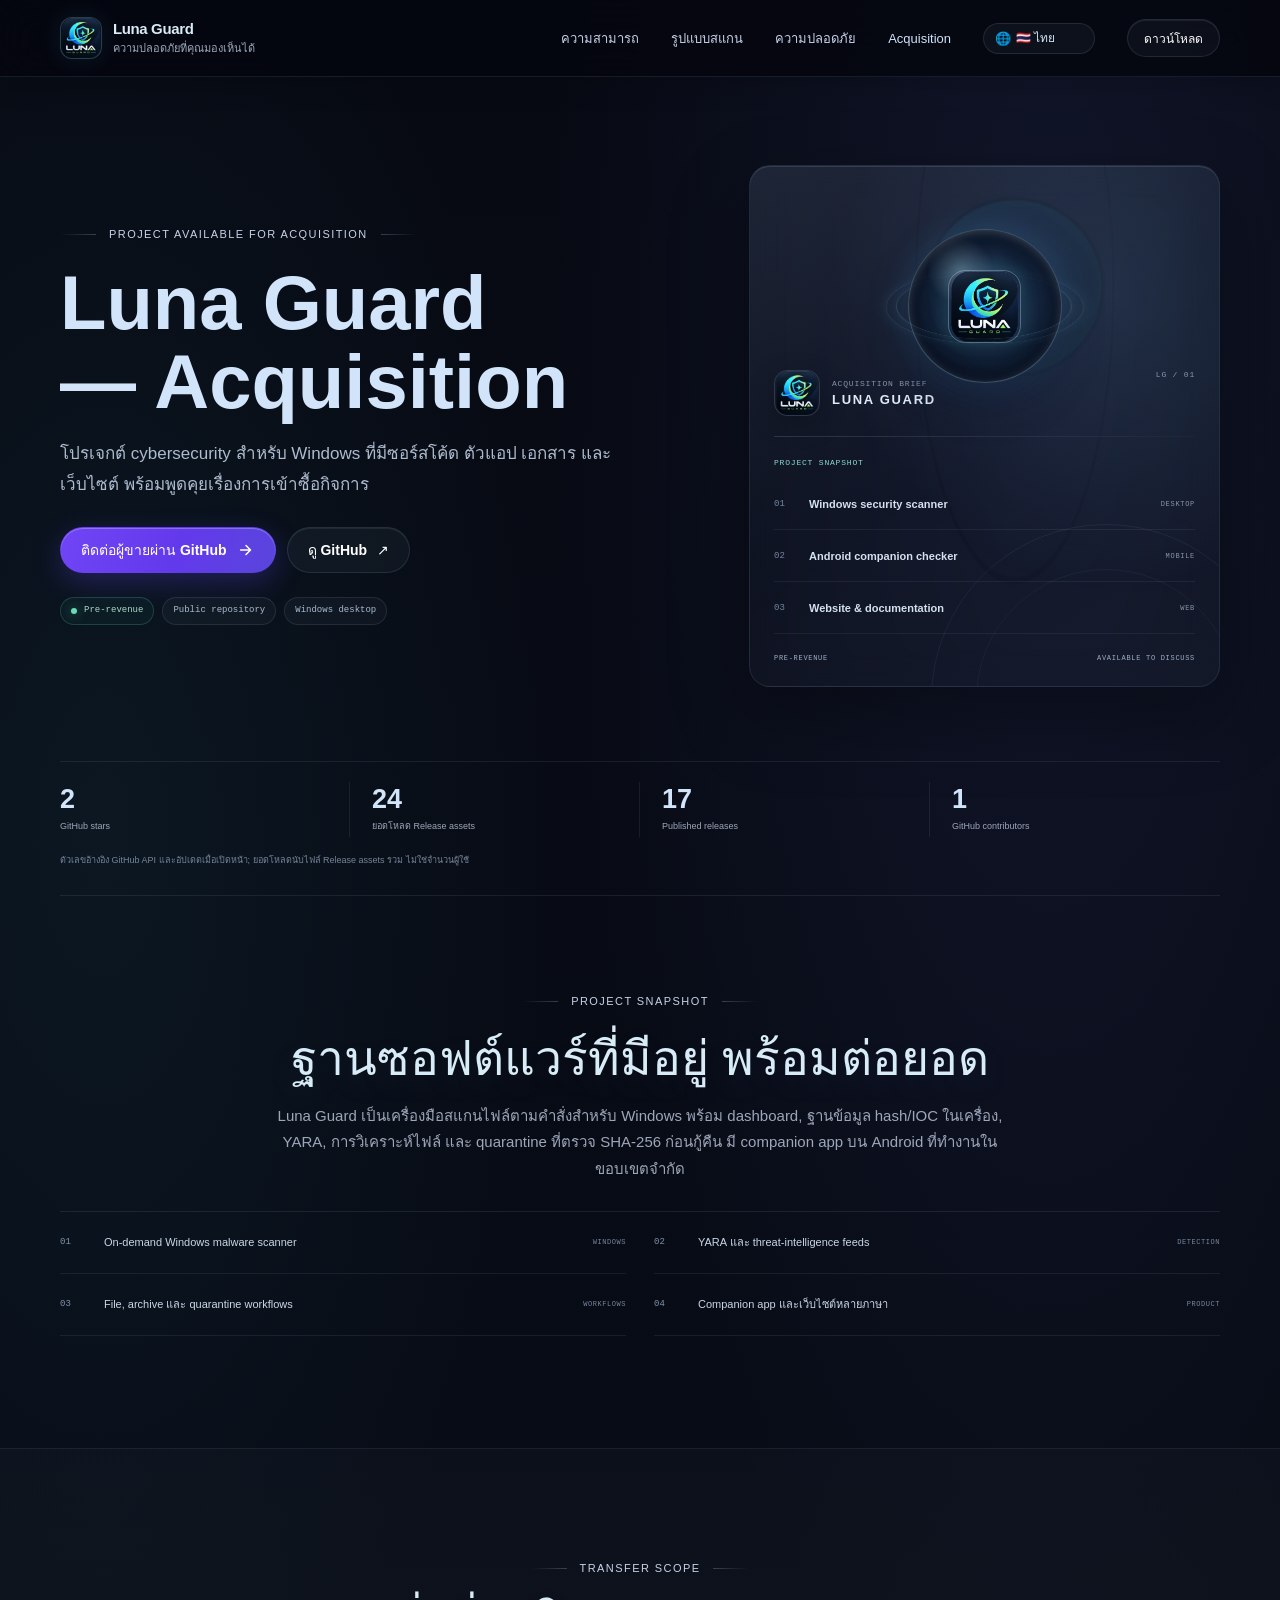
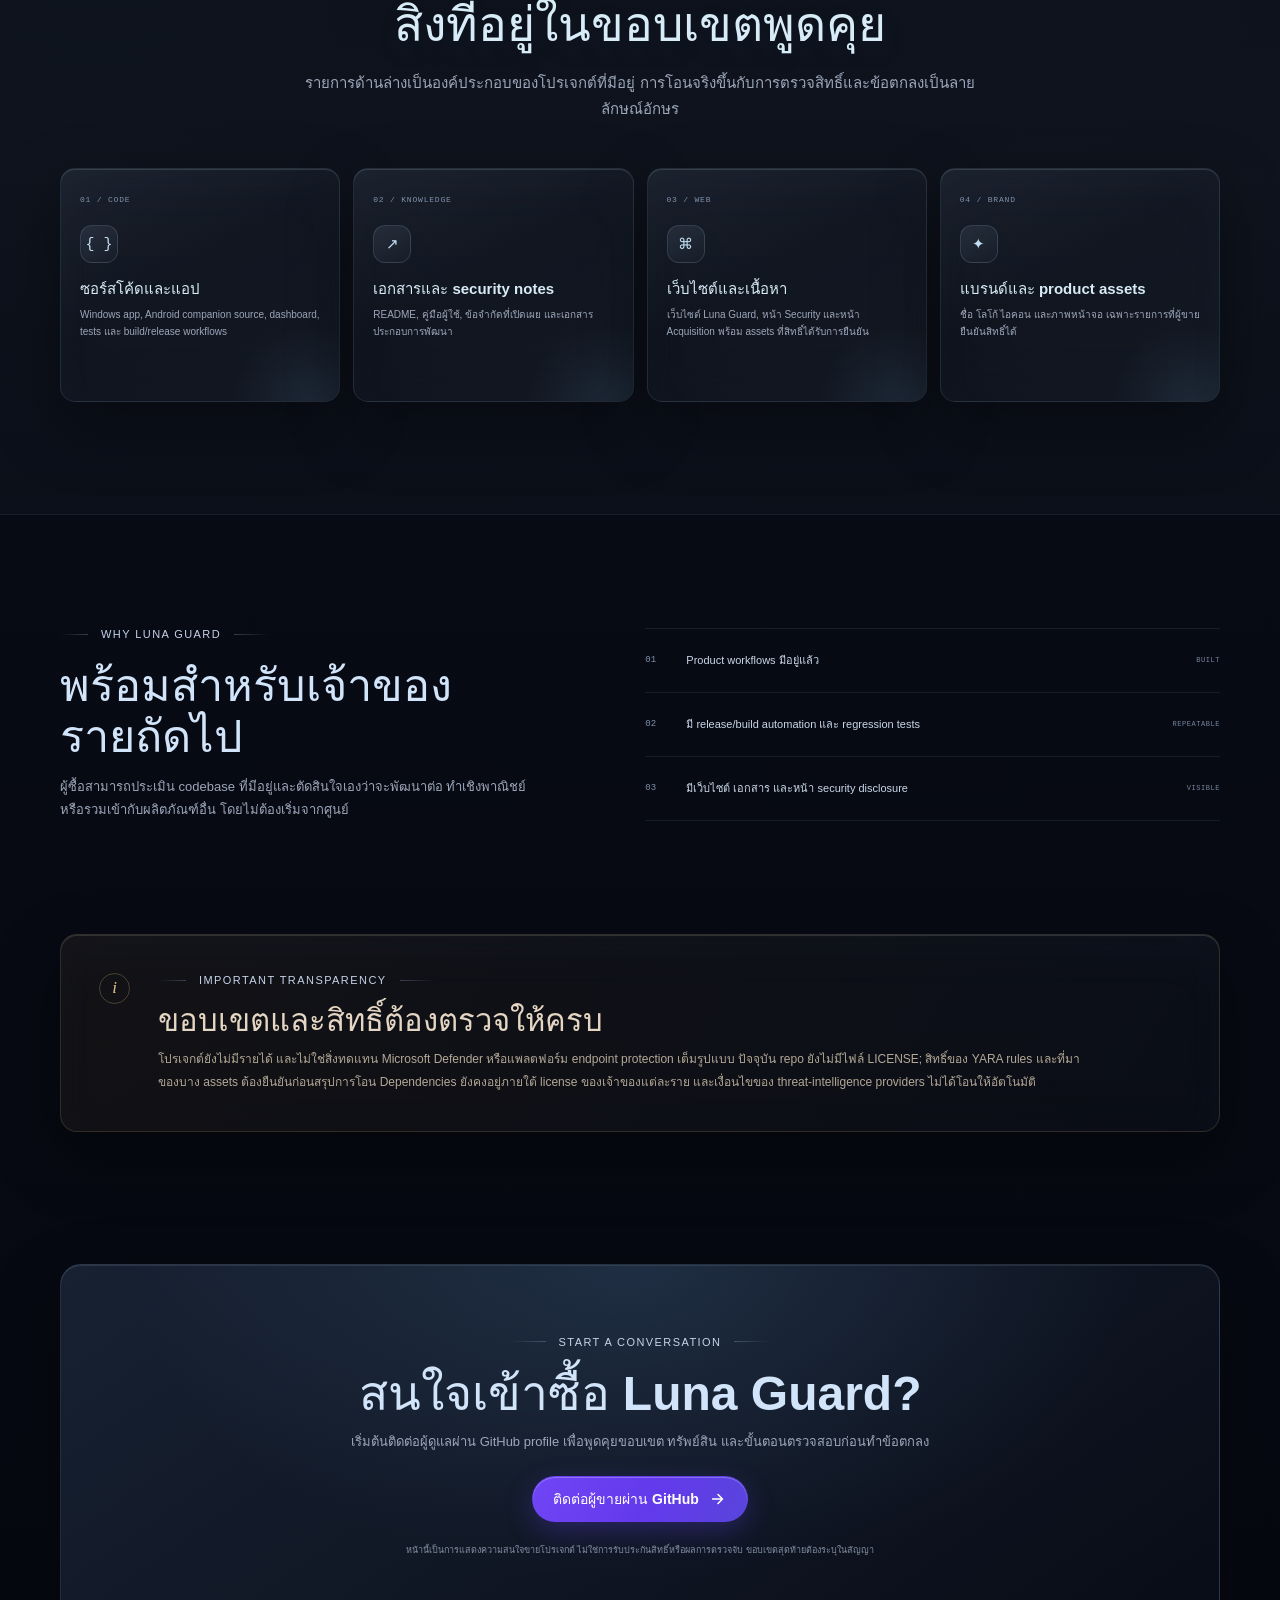
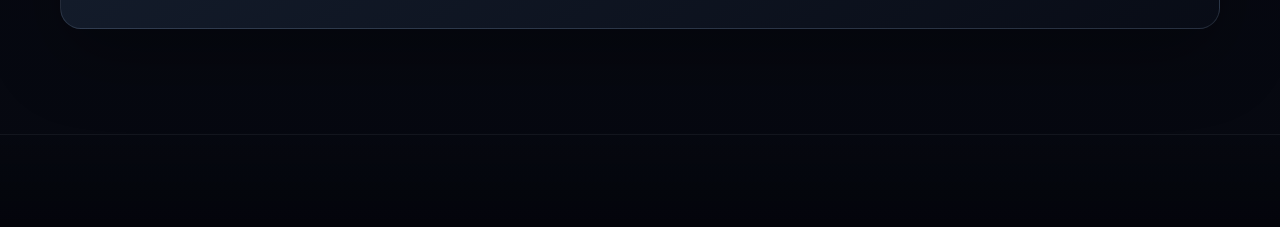
==== commit 8e609174: "3D logoadd" ====
--- a/acquisition.html
+++ b/acquisition.html
@@ -35,7 +35,9 @@
         <div class="acq-actions"><a class="button button-primary" href="https://github.com/Aomtana0070" target="_blank" rel="noopener noreferrer"><span data-i18n="acqContact">Contact seller on GitHub</span><svg viewBox="0 0 20 20" aria-hidden="true"><path d="M4 10h11M10 5l5 5-5 5"/></svg></a><a class="button button-ghost" href="https://github.com/Aomtana0070/Luna-Guard" target="_blank" rel="noopener noreferrer"><span data-i18n="acqGithub">View GitHub</span><span aria-hidden="true">↗</span></a></div>
         <div class="acq-status"><span><i></i><span data-i18n="acqPreRevenue">Pre-revenue</span></span><span data-i18n="acqPublicRepo">Public repository</span><span data-i18n="acqWindows">Windows desktop</span></div>
       </div>
-      <aside class="acq-dossier glass-card" aria-label="Luna Guard project dossier">
+      <aside class="acq-dossier glass-card" aria-label="Luna Guard project dossier" data-hover-light>
+        <div class="hero-shader-stage" aria-hidden="true"><canvas data-hero-shader></canvas></div>
+        <div class="brand-orb" aria-hidden="true"><img src="assets/Luna_Guard.png" alt="" width="72" height="72"></div>
         <div class="dossier-top"><img src="assets/Luna_Guard.png" alt="" width="46" height="46"><div><span>ACQUISITION BRIEF</span><b>LUNA GUARD</b></div><span class="dossier-mark">LG / 01</span></div>
         <div class="dossier-line"></div>
         <p class="dossier-label" data-i18n="acqSnapshot">PROJECT SNAPSHOT</p>
--- a/styles.css
+++ b/styles.css
@@ -358,6 +358,10 @@
   transform: translate(-50%,-50%) scale(.2);
 }
 .hero-art { perspective: 1400px; }
+.hero-shader-stage { position: absolute; z-index: -2; inset: -9% -12%; overflow: hidden; pointer-events: none; opacity: .74; }
+.hero-shader-stage canvas { display: block; width: 100%; height: 100%; }
+.hero-shader-stage[hidden] { display: none; }
+.hero-art:has(.hero-shader-stage:not([hidden])) .art-glow { opacity: .58; }
 .hero-art.is-pressed .scan-window { --tilt-z: 12px; border-color: rgba(186,220,255,.28); box-shadow: inset 0 1px rgba(216,236,248,.2), 0 32px 90px rgba(69,111,170,.22), 0 24px 64px rgba(0,0,0,.38); }
 .hero-art.is-pressed .scan-window::after { animation: tap-ripple 720ms cubic-bezier(.15,.7,.28,1) both; }
 .orbit-one { animation: orbit-drift 13s ease-in-out infinite alternate; }
@@ -688,7 +692,7 @@
   background: radial-gradient(ellipse at 50% 43%, rgba(42,79,121,.27), transparent 34rem), radial-gradient(ellipse at 50% 110%, rgba(88,58,177,.12), transparent 36rem), #05060f;
   opacity: 1;
   visibility: visible;
-  transition: opacity 620ms cubic-bezier(.3,0,.2,1), visibility 620ms, filter 620ms ease;
+  transition: opacity 360ms cubic-bezier(.3,0,.2,1), visibility 360ms, filter 360ms ease;
 }
 .js-enabled .site-loader::before {
   position: absolute;
@@ -1045,6 +1049,7 @@
 .security-meta { align-items: center; }
 .security-meta > span { padding: 7px 10px; border: 1px solid rgba(186,215,247,.12); border-radius: 999px; background: rgba(186,214,247,.035); }
 .security-console { position: relative; isolation: isolate; min-height: 360px; padding: 24px; overflow: hidden; border-radius: 22px; box-shadow: inset 0 1px rgba(228,241,255,.13),0 26px 74px rgba(0,0,0,.3); }
+.security-console > .hero-shader-stage,.acq-dossier > .hero-shader-stage { inset: -8% -3%; opacity: .48; }
 .security-console::before { position: absolute; z-index: -1; inset: 0; content: ""; background: radial-gradient(ellipse at 76% 20%,rgba(117,173,219,.18),transparent 54%),linear-gradient(145deg,rgba(156,190,232,.065),transparent 57%); }
 .security-console-top { position: relative; display: flex; align-items: center; gap: 12px; }
 .console-mark { display: grid; place-items: center; width: 44px; height: 44px; border: 1px solid rgba(186,215,247,.16); border-radius: 13px; background: rgba(5,9,16,.45); }
@@ -1056,6 +1061,19 @@
 .console-rule { height: 1px; margin: 19px 0; background: linear-gradient(90deg,rgba(186,215,247,.17),rgba(186,215,247,.02)); }
 .console-kicker { margin: 0 0 8px; color: #8bd8d0; }
 .console-row { position: relative; display: grid; grid-template-columns: 28px minmax(0,1fr) auto; align-items: center; gap: 9px; min-height: 55px; border-bottom: 1px solid rgba(186,215,247,.085); }
+.console-row::after,.dossier-row::after { position: absolute; z-index: 0; inset: 8px 0; border-radius: 8px; content: ""; pointer-events: none; background: linear-gradient(100deg,transparent 8%,rgba(129,220,218,.075) 48%,transparent 88%); opacity: 0; transform: translateX(-35%); animation: inspection-sweep 7.8s ease-in-out infinite; }
+.console-row:nth-child(5)::after,.dossier-row:nth-child(5)::after { animation-delay: .5s; }
+.console-row:nth-child(6)::after,.dossier-row:nth-child(6)::after { animation-delay: 2.9s; }
+.console-row:nth-child(7)::after,.dossier-row:nth-child(7)::after { animation-delay: 5.3s; }
+.console-row > *, .dossier-row > * { position: relative; z-index: 1; }
+[data-hover-light] > .hero-shader-stage { z-index: -2; }
+[data-hover-light] > .hero-shader-stage { position: absolute; }
+.brand-orb { position: absolute; z-index: 2; top: 27%; left: 50%; display: grid; place-items: center; width: clamp(108px,17vw,154px); aspect-ratio: 1; border: 1px solid rgba(184,224,255,.28); border-radius: 50%; background: radial-gradient(circle at 34% 27%,rgba(210,240,255,.3),transparent 22%),radial-gradient(circle at 50% 58%,rgba(52,107,165,.34),rgba(10,20,38,.82) 68%,rgba(7,12,23,.94)); box-shadow: inset 0 2px 10px rgba(227,245,255,.2),inset 0 -18px 28px rgba(3,8,18,.55),0 18px 42px rgba(10,25,48,.42),0 0 34px rgba(110,189,240,.2); transform: translate(-50%,-50%) rotateX(var(--card-tilt-x,0deg)) rotateY(var(--card-tilt-y,0deg)); transform-style: preserve-3d; animation: brand-orb-float 5s ease-in-out infinite; pointer-events: none; }
+.brand-orb::before,.brand-orb::after { position: absolute; inset: -8%; border: 1px solid rgba(127,215,225,.2); border-radius: 50%; content: ""; transform: rotateX(68deg) rotateZ(-22deg); box-shadow: 0 0 18px rgba(96,190,220,.09); }
+.brand-orb::after { inset: -15%; border-color: rgba(168,193,255,.12); transform: rotateX(68deg) rotateZ(34deg); }
+.brand-orb img { position: relative; z-index: 1; display: block; width: 48%; height: 48%; border: 1px solid rgba(205,232,255,.34); border-radius: 24%; object-fit: cover; box-shadow: 0 7px 18px rgba(0,0,0,.38),0 0 17px rgba(102,212,222,.3); transform: translateZ(18px); }
+@keyframes brand-orb-float { 0%,100% { margin-top: 0; } 50% { margin-top: -7px; } }
+.security-console > .security-console-top,.acq-dossier > .dossier-top { margin-top: 180px; }
 .console-row > span { color: #8292a9; font-size: 9px; }
 .console-row b { color: #d3e0ef; font-size: 11px; font-weight: 550; }
 .console-row > small { font-size: 7px; }
@@ -1087,12 +1105,15 @@
 .disclosure-block { border-bottom: 1px solid rgba(186,215,247,.09); }
 .disclosure-block .button { margin-top: 24px; }
 @keyframes security-pulse { 50% { opacity: .45; box-shadow: 0 0 4px rgba(123,216,200,.18); } }
+@keyframes inspection-sweep { 0%,12% { opacity: 0; transform: translateX(-35%); } 22% { opacity: 1; } 42%,100% { opacity: 0; transform: translateX(35%); } }
 @keyframes security-orbit { to { transform: rotate(360deg); } }
 @media (max-width: 980px) { .security-hero { grid-template-columns: minmax(0,1fr) minmax(280px,.78fr); gap: 28px; min-height: 460px; } }
 @media (max-width: 700px), (hover:none) and (pointer:coarse) and (max-device-width:1100px) {
  .security-hero { grid-template-columns: minmax(0,1fr); gap: 27px; min-height: 0; padding-top: 54px; padding-bottom: 35px; }
  .security-hero h1 { font-size: clamp(39px,10vw,58px); }
  .security-console { min-height: 320px; padding: 20px; border-radius: 18px; }
+ .brand-orb { top: 25%; width: clamp(94px,29vw,126px); }
+ .security-console > .security-console-top,.acq-dossier > .dossier-top { margin-top: 158px; }
  .security-index { position: sticky; top: 76px; flex-wrap: nowrap; gap: 7px; margin-top: 0; padding: 9px; overflow-x: auto; overscroll-behavior-inline: contain; scrollbar-width: none; }
  .security-index::-webkit-scrollbar { display: none; }
  .security-index a { flex: 0 0 auto; padding: 8px 11px; font-size: 9px; }
@@ -1105,7 +1126,7 @@
  .security-content { padding-top: 22px; padding-bottom: 65px; }
 }
 @media (prefers-reduced-motion: reduce) {
- .console-bottom i,.console-orbit,.security-orbit-two { animation: none !important; }
+ .console-bottom i,.console-orbit,.security-orbit-two,.console-row::after,.dossier-row::after,.brand-orb { animation: none !important; }
  .security-index a,.security-block,.security-list li { transition: none !important; }
  .has-reveal [data-reveal],.has-reveal [data-reveal].is-visible { opacity: 1 !important; filter: none !important; transform: none !important; transition: none !important; }
 }
@@ -1133,6 +1154,35 @@
 @media (hover:none) and (pointer:coarse) {
  .tour-shot:active { transform: scale(.985); }
  .tour-shot .shot-expand { opacity: .94; transform: none; }
+}
+
+/* Product-first home hero: put scope and download facts ahead of the visual. */
+.hero { min-height: 590px; gap: clamp(28px, 4vw, 58px); padding-top: 46px; padding-bottom: 48px; }
+.hero-copy { max-width: 700px; padding-block: 18px; }
+.hero h1.hero-product-title { margin: 18px 0 14px; color: var(--ice); font: 650 clamp(48px, 5.7vw, 68px)/1.06 var(--display); letter-spacing: -.055em; }
+.hero-description { max-width: 570px; font-size: 17px; line-height: 1.62; }
+.hero-scan-scope { max-width: 570px; margin: 9px 0 0; color: var(--fog); font-size: 13px; line-height: 1.6; }
+.hero-capabilities { display: flex; flex-wrap: wrap; align-items: center; gap: 8px 10px; margin-top: 18px; color: #bfd2e8; font-size: 11px; line-height: 1.5; }
+.hero-capabilities i { width: 3px; height: 3px; flex: 0 0 auto; border-radius: 50%; background: #82d6d3; }
+.hero-actions { margin-top: 21px; }
+.hero-note { margin-top: 12px; }
+.hero-product-title.is-pointer-aware, .hero-product-title.is-title-pressed { animation: none !important; transform: none !important; filter: none !important; }
+.hero-capabilities + .hero-actions .button-primary { min-width: 210px; }
+.site-header { background: rgba(5,6,15,.88); }
+
+@media (max-width: 980px) {
+  .hero { min-height: 0; }
+  .hero h1.hero-product-title { font-size: clamp(46px, 7vw, 64px); }
+}
+@media (max-width: 700px), (hover: none) and (pointer: coarse) and (max-device-width: 1100px) {
+  .hero { padding-top: 40px; padding-bottom: 36px; }
+  .hero-copy { max-width: none; }
+  .hero h1.hero-product-title { margin: 15px 0 11px; font-size: clamp(42px, 12vw, 58px); }
+  .hero-description { font-size: 15px; line-height: 1.65; }
+  .hero-scan-scope { font-size: 12px; }
+  .hero-capabilities { gap: 6px 8px; margin-top: 14px; font-size: 10px; }
+  .hero-actions { margin-top: 18px; }
+  .release-proof { margin-top: 12px; }
 }
 @media (prefers-reduced-motion: reduce) {
  .has-reveal .tour-shot,.has-reveal .tour-shot.is-visible { opacity: 1; transform: none; transition: none; }
@@ -1278,3 +1328,34 @@
  .acq-asset { min-height: 0; padding: 17px; }
  .asset-icon { margin-top: 12px; }
 }
+
+/* Keep the product-first hero inside narrow viewports, including long release hashes. */
+@media (max-width: 700px), (hover: none) and (pointer: coarse) and (max-device-width: 1100px) {
+  .has-reveal [data-reveal] { transform: translate3d(0, 12px, 0); }
+  .has-reveal [data-reveal].is-visible { transform: translate3d(0, 0, 0); }
+  .hero-art { overflow: clip; }
+  .hero-shader-stage { inset: -2% -5%; opacity: .5; }
+  .hero-art .orbit { display: none; }
+
+  .hero { width: calc(100vw - 32px); max-width: 100vw; }
+  .hero > *,
+  .hero-copy,
+  .hero-copy > *,
+  .hero-art,
+  .scan-window,
+  .release-proof,
+  .release-identity,
+  .release-hash { min-width: 0; }
+
+  .hero-copy,
+  .hero-art { width: 100%; max-width: 100%; }
+  .hero-description,
+  .hero-scan-scope { overflow-wrap: anywhere; }
+  .hero-actions { display: grid; grid-template-columns: minmax(0, 1fr); width: 100%; min-width: 0; }
+  .hero-actions > .button { width: 100%; min-width: 0; max-width: 100%; white-space: normal; }
+  .release-proof { box-sizing: border-box; width: 100%; }
+  .release-hash { flex: 1 1 100%; }
+  .release-hash button { display: block; min-width: 0; max-width: 100%; white-space: normal; overflow-wrap: anywhere; word-break: break-word; }
+  .release-hash button span { display: block; width: max-content; margin: 3px 0 0; }
+  .scan-window { max-width: 100%; }
+}
